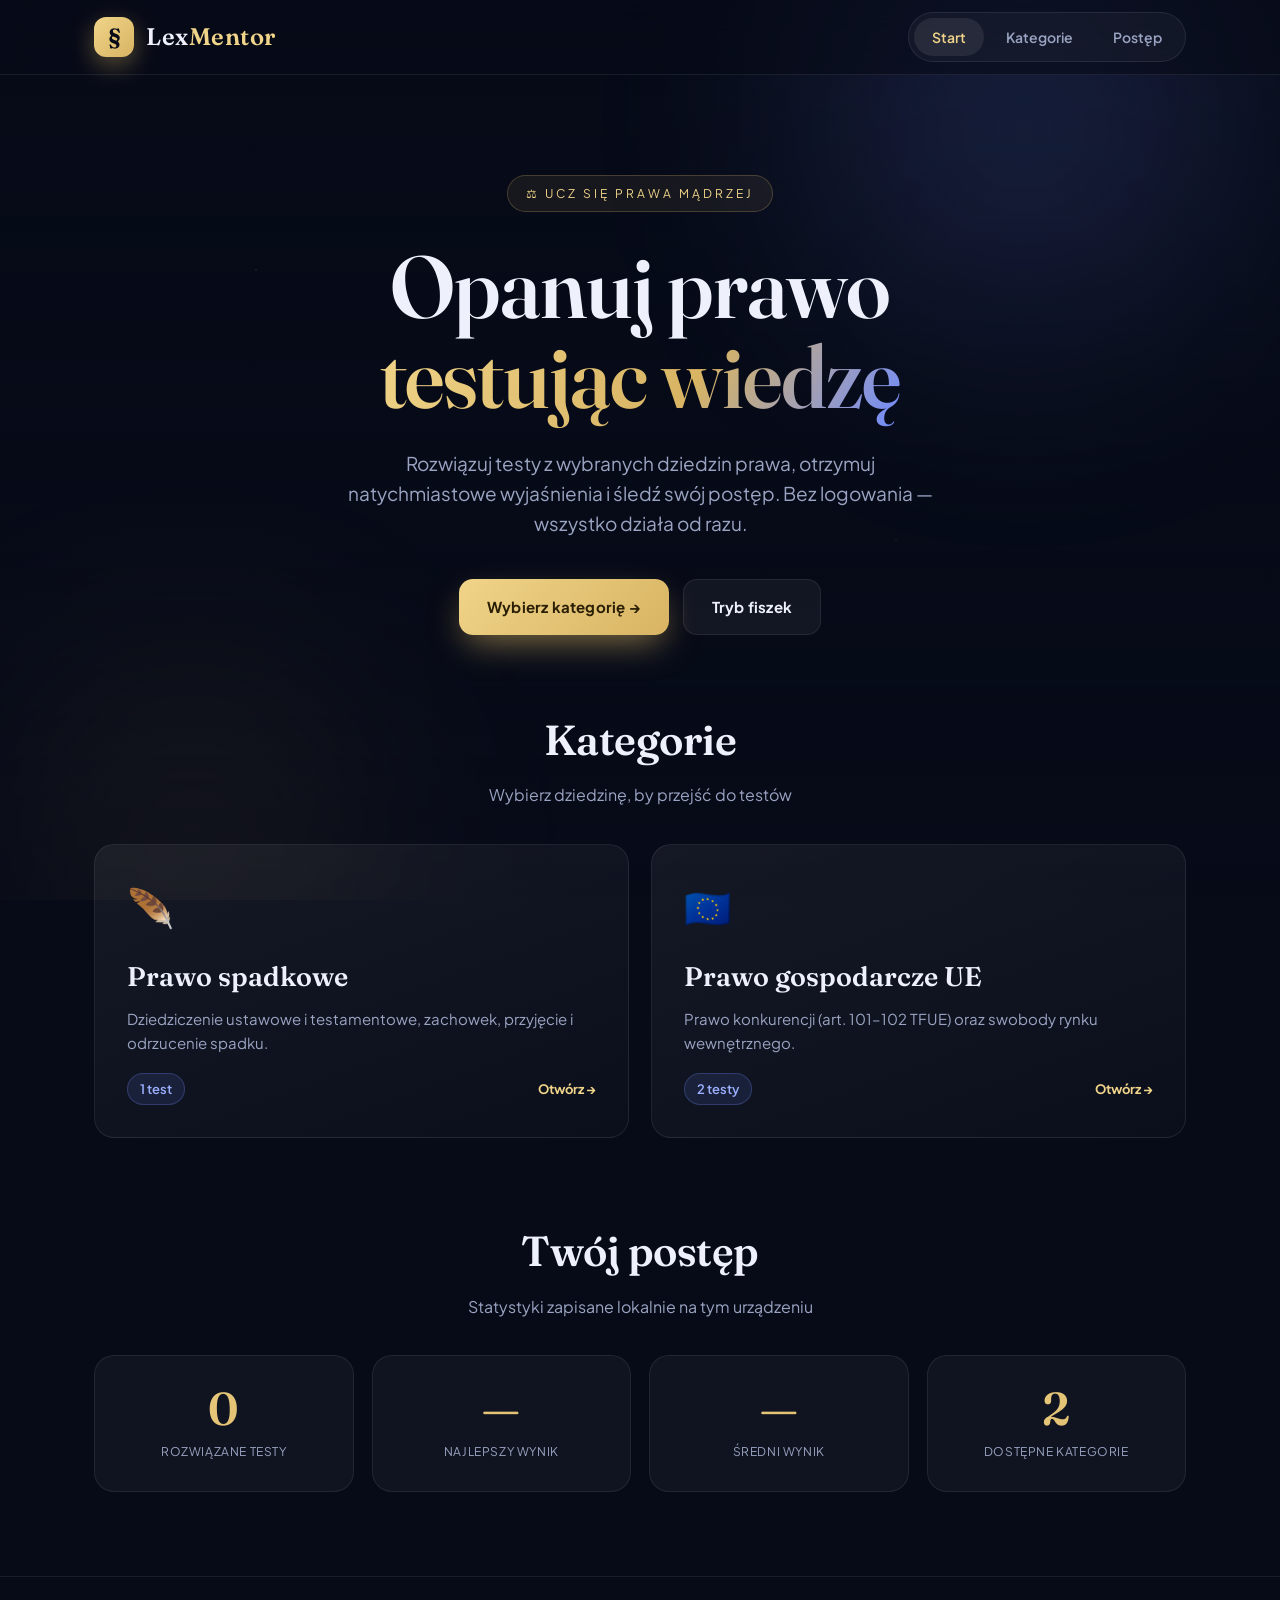
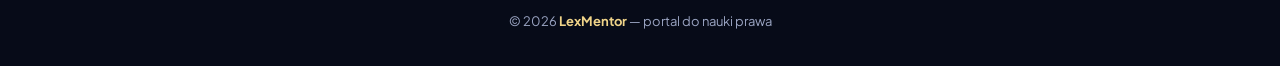
==== index.html @ 2ed8b114 "Add files via upload" ====
<!DOCTYPE html>
<html lang="pl">
<head>
  <meta charset="UTF-8" />
  <meta name="viewport" content="width=device-width, initial-scale=1.0" />
  <title>LexMentor — nauka prawa przez testy</title>
  <meta name="description" content="LexMentor — nowoczesny portal do nauki prawa: testy z prawa spadkowego i prawa gospodarczego UE." />
  <link rel="preconnect" href="https://fonts.googleapis.com" />
  <link rel="preconnect" href="https://fonts.gstatic.com" crossorigin />
  <link href="https://fonts.googleapis.com/css2?family=Fraunces:opsz,wght@9..144,500;9..144,600;9..144,700&family=Plus+Jakarta+Sans:wght@400;500;600;700;800&display=swap" rel="stylesheet" />
  <link rel="stylesheet" href="style.css" />
</head>
<body>
  <div class="bg-fx"></div>

  <nav class="nav">
    <div class="wrap nav-inner">
      <a class="brand" href="index.html"><span class="mark">§</span><span class="name">Lex<b>Mentor</b></span></a>
      <div class="nav-links">
        <a href="index.html" class="active">Start</a>
        <a href="#kategorie">Kategorie</a>
        <a href="#postep">Postęp</a>
      </div>
    </div>
  </nav>

  <header class="hero wrap">
    <span class="eyebrow rise">⚖️ Ucz się prawa mądrzej</span>
    <h1 class="rise d1">Opanuj prawo<br /><span class="accent">testując wiedzę</span></h1>
    <p class="rise d2">Rozwiązuj testy z wybranych dziedzin prawa, otrzymuj natychmiastowe wyjaśnienia i śledź swój postęp. Bez logowania — wszystko działa od razu.</p>
    <div class="cta-row rise d3">
      <a href="#kategorie" class="btn btn-gold">Wybierz kategorię →</a>
      <a href="fiszki.html" class="btn btn-ghost">Tryb fiszek</a>
    </div>
  </header>

  <main class="wrap">
    <section id="kategorie">
      <div class="section-head">
        <h2>Kategorie</h2>
        <p>Wybierz dziedzinę, by przejść do testów</p>
      </div>
      <div class="cat-grid" id="cat-grid"><!-- generowane z data.js --></div>
    </section>

    <section id="postep">
      <div class="section-head">
        <h2>Twój postęp</h2>
        <p>Statystyki zapisane lokalnie na tym urządzeniu</p>
      </div>
      <div class="stats">
        <div class="stat rise d1"><div class="num" id="stat-tests">0</div><div class="lbl">Rozwiązane testy</div></div>
        <div class="stat rise d2"><div class="num" id="stat-best">—</div><div class="lbl">Najlepszy wynik</div></div>
        <div class="stat rise d3"><div class="num" id="stat-avg">—</div><div class="lbl">Średni wynik</div></div>
        <div class="stat rise d4"><div class="num" id="stat-cats">0</div><div class="lbl">Dostępne kategorie</div></div>
      </div>
    </section>
  </main>

  <footer class="footer"><div class="wrap">© <span id="year"></span> <b>LexMentor</b> — portal do nauki prawa</div></footer>

  <script src="pytania-spadkowe.js"></script>
  <script src="data.js"></script>
  <script src="app.js"></script>
  <script>renderHome();</script>
</body>
</html>
---- style.css ----
/* =========================================================
   LEXMENTOR — nowoczesny motyw prawniczy
   ========================================================= */

:root {
  --bg-0:   #070b18;
  --bg-1:   #0b1226;
  --navy:   #111a35;
  --navy-2: #16203f;
  --line:   rgba(255,255,255,0.08);
  --gold:   #d8b463;
  --gold-2: #f0d489;
  --indigo: #6f8bff;
  --indigo-2:#9db0ff;
  --ink:    #eef1fb;
  --muted:  #9aa4c2;
  --green:  #46e0a0;
  --red:    #ff7a7a;
  --radius: 20px;
  --radius-sm: 14px;
  --shadow: 0 30px 80px -20px rgba(0,0,0,0.6);
  --serif:  "Fraunces", "Cormorant Garamond", Georgia, serif;
  --sans:   "Plus Jakarta Sans", "Inter", system-ui, sans-serif;
  --maxw:   1140px;
}

* { margin: 0; padding: 0; box-sizing: border-box; }
html { scroll-behavior: smooth; }

body {
  font-family: var(--sans);
  color: var(--ink);
  background: var(--bg-0);
  min-height: 100vh;
  line-height: 1.6;
  overflow-x: hidden;
  -webkit-font-smoothing: antialiased;
}

/* animowane tło z poświatami */
.bg-fx { position: fixed; inset: 0; z-index: 0; overflow: hidden; pointer-events: none; }
.bg-fx::before, .bg-fx::after {
  content: ""; position: absolute; border-radius: 50%; filter: blur(90px); opacity: .5;
}
.bg-fx::before {
  width: 60vw; height: 60vw; top: -20vw; right: -10vw;
  background: radial-gradient(circle, rgba(111,139,255,0.45), transparent 60%);
  animation: float1 18s ease-in-out infinite;
}
.bg-fx::after {
  width: 50vw; height: 50vw; bottom: -20vw; left: -10vw;
  background: radial-gradient(circle, rgba(216,180,99,0.35), transparent 60%);
  animation: float2 22s ease-in-out infinite;
}
@keyframes float1 { 0%,100%{transform:translate(0,0)} 50%{transform:translate(-40px,30px)} }
@keyframes float2 { 0%,100%{transform:translate(0,0)} 50%{transform:translate(30px,-30px)} }
body::after {
  content: ""; position: fixed; inset: 0; z-index: 0; pointer-events: none;
  background:
    linear-gradient(180deg, rgba(7,11,24,0) 0%, rgba(7,11,24,0.6) 100%),
    radial-gradient(1px 1px at 20% 30%, rgba(255,255,255,0.25), transparent),
    radial-gradient(1px 1px at 70% 60%, rgba(255,255,255,0.18), transparent),
    radial-gradient(1px 1px at 40% 80%, rgba(255,255,255,0.15), transparent);
}

.wrap { position: relative; z-index: 1; max-width: var(--maxw); margin: 0 auto; padding: 0 24px; }

/* ---------- Nawigacja ---------- */
.nav { position: sticky; top: 0; z-index: 50; backdrop-filter: blur(16px); background: rgba(7,11,24,0.6); border-bottom: 1px solid var(--line); }
.nav-inner { display: flex; align-items: center; justify-content: space-between; height: 74px; }
.brand { display: flex; align-items: center; gap: 12px; text-decoration: none; }
.brand .mark {
  width: 40px; height: 40px; display: grid; place-items: center; border-radius: 12px;
  font-family: var(--serif); font-weight: 700; font-size: 22px; color: var(--bg-0);
  background: linear-gradient(135deg, var(--gold-2), var(--gold));
  box-shadow: 0 8px 24px rgba(216,180,99,0.4);
}
.brand .name { font-family: var(--serif); font-size: 24px; letter-spacing: .5px; color: var(--ink); font-weight: 600; }
.brand .name b { color: var(--gold-2); font-weight: 600; }
.nav-links { display: flex; gap: 4px; background: rgba(255,255,255,0.04); padding: 5px; border-radius: 999px; border: 1px solid var(--line); }
.nav-links a {
  color: var(--muted); text-decoration: none; font-size: 14px; font-weight: 600;
  padding: 8px 18px; border-radius: 999px; transition: .2s;
}
.nav-links a:hover { color: var(--ink); }
.nav-links a.active { background: rgba(255,255,255,0.08); color: var(--gold-2); }

/* ---------- Hero ---------- */
.hero { padding: 100px 0 56px; text-align: center; }
.eyebrow {
  display: inline-flex; align-items: center; gap: 8px; font-size: 12px; letter-spacing: 3px;
  text-transform: uppercase; color: var(--gold-2); padding: 8px 18px; border-radius: 999px;
  background: rgba(216,180,99,0.08); border: 1px solid rgba(216,180,99,0.25); margin-bottom: 30px;
}
.hero h1 { font-family: var(--serif); font-weight: 600; line-height: 1.02; font-size: clamp(44px, 7.5vw, 88px); letter-spacing: -1px; }
.hero h1 .accent { background: linear-gradient(120deg, var(--gold-2), var(--gold) 60%, var(--indigo)); -webkit-background-clip: text; background-clip: text; color: transparent; }
.hero p { max-width: 600px; margin: 26px auto 40px; color: var(--muted); font-size: 19px; }
.cta-row { display: flex; gap: 14px; justify-content: center; flex-wrap: wrap; }

/* ---------- Przyciski ---------- */
.btn {
  display: inline-flex; align-items: center; gap: 10px; cursor: pointer; border: none;
  font-family: var(--sans); font-size: 15px; font-weight: 700; letter-spacing: .2px;
  padding: 15px 28px; border-radius: 14px; text-decoration: none; transition: transform .2s, box-shadow .25s, background .2s;
}
.btn-gold { background: linear-gradient(135deg, var(--gold-2), var(--gold)); color: #2a1e05; box-shadow: 0 14px 34px -8px rgba(216,180,99,0.6); }
.btn-gold:hover { transform: translateY(-3px); box-shadow: 0 22px 44px -8px rgba(216,180,99,0.7); }
.btn-ghost { background: rgba(255,255,255,0.05); color: var(--ink); border: 1px solid var(--line); }
.btn-ghost:hover { transform: translateY(-3px); border-color: rgba(216,180,99,0.5); color: var(--gold-2); }
.btn-sm { padding: 11px 18px; font-size: 14px; border-radius: 11px; }

/* ---------- Sekcje ---------- */
.section-head { text-align: center; margin: 16px 0 36px; }
.section-head h2 { font-family: var(--serif); font-size: clamp(30px,4vw,42px); font-weight: 600; letter-spacing: -.5px; }
.section-head p { color: var(--muted); margin-top: 8px; }

/* ---------- Karty kategorii ---------- */
.cat-grid { display: grid; grid-template-columns: repeat(auto-fit, minmax(300px, 1fr)); gap: 22px; margin-bottom: 80px; }
.cat-card {
  position: relative; display: block; text-decoration: none; color: inherit; overflow: hidden;
  padding: 32px; border-radius: var(--radius); background: linear-gradient(160deg, rgba(255,255,255,0.06), rgba(255,255,255,0.02));
  border: 1px solid var(--line); transition: transform .3s, border-color .3s;
}
.cat-card::before {
  content: ""; position: absolute; inset: 0; padding: 1px; border-radius: var(--radius);
  background: linear-gradient(140deg, rgba(216,180,99,0.6), transparent 40%);
  -webkit-mask: linear-gradient(#000 0 0) content-box, linear-gradient(#000 0 0);
  -webkit-mask-composite: xor; mask-composite: exclude; opacity: 0; transition: opacity .3s;
}
.cat-card:hover { transform: translateY(-6px); }
.cat-card:hover::before { opacity: 1; }
.cat-card .ic { font-size: 38px; margin-bottom: 18px; display: block; }
.cat-card h3 { font-family: var(--serif); font-size: 27px; font-weight: 600; margin-bottom: 8px; }
.cat-card p { color: var(--muted); font-size: 15px; margin-bottom: 18px; }
.cat-card .meta { display: flex; align-items: center; justify-content: space-between; font-size: 13px; }
.chip { display: inline-flex; align-items: center; gap: 6px; padding: 5px 12px; border-radius: 999px; background: rgba(111,139,255,0.12); border: 1px solid rgba(111,139,255,0.25); color: var(--indigo-2); font-weight: 600; }
.cat-card .go { color: var(--gold-2); font-weight: 700; }

/* ---------- Statystyki ---------- */
.stats { display: grid; grid-template-columns: repeat(auto-fit, minmax(170px,1fr)); gap: 18px; margin-bottom: 84px; }
.stat { text-align: center; padding: 30px 18px; border-radius: var(--radius); background: rgba(255,255,255,0.04); border: 1px solid var(--line); }
.stat .num { font-family: var(--serif); font-size: 46px; font-weight: 600; line-height: 1; background: linear-gradient(120deg,var(--gold-2),var(--gold)); -webkit-background-clip: text; background-clip: text; color: transparent; }
.stat .lbl { color: var(--muted); font-size: 12px; letter-spacing: .6px; text-transform: uppercase; margin-top: 10px; }

/* ---------- Stopka ---------- */
.footer { border-top: 1px solid var(--line); padding: 34px 0; text-align: center; color: var(--muted); font-size: 13px; }
.footer b { color: var(--gold-2); }

/* ---------- Nagłówek strony ---------- */
.page-head { padding: 64px 0 8px; }
.crumbs { display: flex; gap: 8px; align-items: center; color: var(--muted); font-size: 14px; margin-bottom: 14px; flex-wrap: wrap; }
.crumbs a { color: var(--indigo-2); text-decoration: none; }
.crumbs a:hover { text-decoration: underline; }
.crumbs span { opacity: .5; }
.page-head h1 { font-family: var(--serif); font-size: clamp(34px,5vw,52px); font-weight: 600; letter-spacing: -.5px; }
.page-head .sub { color: var(--muted); margin-top: 8px; }

/* ---------- Lista testów ---------- */
.subcat { margin: 30px 0 50px; }
.subcat h3 { font-family: var(--serif); font-size: 22px; color: var(--gold-2); margin-bottom: 16px; font-weight: 600; }
.test-list { display: grid; gap: 14px; }
.test-row {
  display: flex; align-items: center; justify-content: space-between; gap: 16px;
  padding: 22px 24px; border-radius: var(--radius-sm); background: rgba(255,255,255,0.04);
  border: 1px solid var(--line); cursor: pointer; transition: .2s; text-align: left; width: 100%; color: inherit;
}
.test-row:hover { border-color: rgba(216,180,99,0.45); background: rgba(216,180,99,0.06); transform: translateX(4px); }
.test-row .t-info h4 { font-size: 18px; font-weight: 700; margin-bottom: 4px; }
.test-row .t-info span { color: var(--muted); font-size: 13px; }
.test-row .t-arrow { color: var(--gold-2); font-size: 20px; flex-shrink: 0; }

/* ---------- Quiz ---------- */
.quiz-card { max-width: 760px; margin: 24px auto 0; padding: 40px; border-radius: var(--radius); background: linear-gradient(160deg, rgba(255,255,255,0.07), rgba(255,255,255,0.02)); border: 1px solid var(--line); box-shadow: var(--shadow); }
.q-meta { display: flex; justify-content: space-between; align-items: center; color: var(--muted); font-size: 13px; font-weight: 600; letter-spacing: .4px; margin-bottom: 14px; }
.progress-bar { height: 7px; border-radius: 999px; background: rgba(255,255,255,0.08); overflow: hidden; margin-bottom: 26px; }
.progress-bar > span { display: block; height: 100%; width: 0; background: linear-gradient(90deg, var(--gold-2), var(--gold)); transition: width .45s cubic-bezier(.2,.7,.2,1); }
.q-text { font-family: var(--serif); font-size: 27px; line-height: 1.32; font-weight: 600; margin-bottom: 26px; }
.options { display: grid; gap: 12px; }
.option {
  display: flex; align-items: center; gap: 15px; padding: 16px 20px; border-radius: var(--radius-sm);
  background: rgba(255,255,255,0.03); border: 1px solid var(--line); cursor: pointer; transition: .18s;
  font-size: 16px; color: var(--ink); text-align: left; width: 100%;
}
.option:hover:not(:disabled) { border-color: rgba(216,180,99,0.5); background: rgba(216,180,99,0.07); }
.option .letter { width: 32px; height: 32px; border-radius: 9px; display: grid; place-items: center; background: rgba(111,139,255,0.14); color: var(--indigo-2); font-weight: 800; font-size: 14px; flex-shrink: 0; }
.option.correct { border-color: var(--green); background: rgba(70,224,160,0.12); }
.option.correct .letter { background: var(--green); color: #04231a; }
.option.wrong { border-color: var(--red); background: rgba(255,122,122,0.12); }
.option.wrong .letter { background: var(--red); color: #2a0606; }
.option:disabled { cursor: default; }

.explain { margin-top: 18px; padding: 16px 18px; border-radius: var(--radius-sm); background: rgba(111,139,255,0.08); border: 1px solid rgba(111,139,255,0.25); font-size: 14.5px; color: var(--indigo-2); line-height: 1.55; }
.explain b { color: var(--ink); }

.quiz-foot { display: flex; justify-content: space-between; align-items: center; margin-top: 26px; gap: 12px; }
.feedback { font-weight: 700; font-size: 15px; }

/* Pytania kazusowe (otwarte) */
.open-area { margin-top: 22px; padding-top: 22px; border-top: 1px dashed var(--line); }
.open-label { font-size: 14.5px; color: var(--gold-2); font-weight: 600; margin-bottom: 12px; line-height: 1.5; }
.open-input {
  width: 100%; resize: vertical; min-height: 110px; padding: 14px 16px; border-radius: var(--radius-sm);
  background: rgba(255,255,255,0.04); border: 1px solid var(--line); color: var(--ink);
  font-family: var(--sans); font-size: 15px; line-height: 1.55; margin-bottom: 14px;
}
.open-input:focus { outline: none; border-color: rgba(216,180,99,0.5); }

/* ---------- Wynik ---------- */
.result { max-width: 560px; margin: 24px auto 0; text-align: center; padding: 52px 40px; border-radius: var(--radius); background: linear-gradient(160deg, rgba(255,255,255,0.07), rgba(255,255,255,0.02)); border: 1px solid var(--line); box-shadow: var(--shadow); }
.result .ring { width: 170px; height: 170px; margin: 0 auto 24px; border-radius: 50%; display: grid; place-items: center; position: relative; }
.result .ring::before { content: ""; position: absolute; inset: 15px; border-radius: 50%; background: var(--bg-1); }
.result .ring .score { position: relative; z-index: 1; font-family: var(--serif); font-size: 50px; font-weight: 600; }
.result h2 { font-family: var(--serif); font-size: 32px; color: var(--gold-2); margin-bottom: 8px; font-weight: 600; }
.result p { color: var(--muted); margin-bottom: 28px; }
.result .res-actions { display: flex; gap: 12px; justify-content: center; flex-wrap: wrap; }

.hidden { display: none !important; }

/* ---------- Animacje ---------- */
@keyframes rise { from { opacity:0; transform: translateY(22px); } to { opacity:1; transform: translateY(0); } }
.rise { animation: rise .7s cubic-bezier(.2,.7,.2,1) both; }
.rise.d1{animation-delay:.08s}.rise.d2{animation-delay:.16s}.rise.d3{animation-delay:.24s}.rise.d4{animation-delay:.32s}

@media (max-width: 640px) {
  .nav-links a { padding: 7px 12px; font-size: 13px; }
  .quiz-card { padding: 26px 20px; }
  .q-text { font-size: 22px; }
  .test-row { padding: 18px; }
}
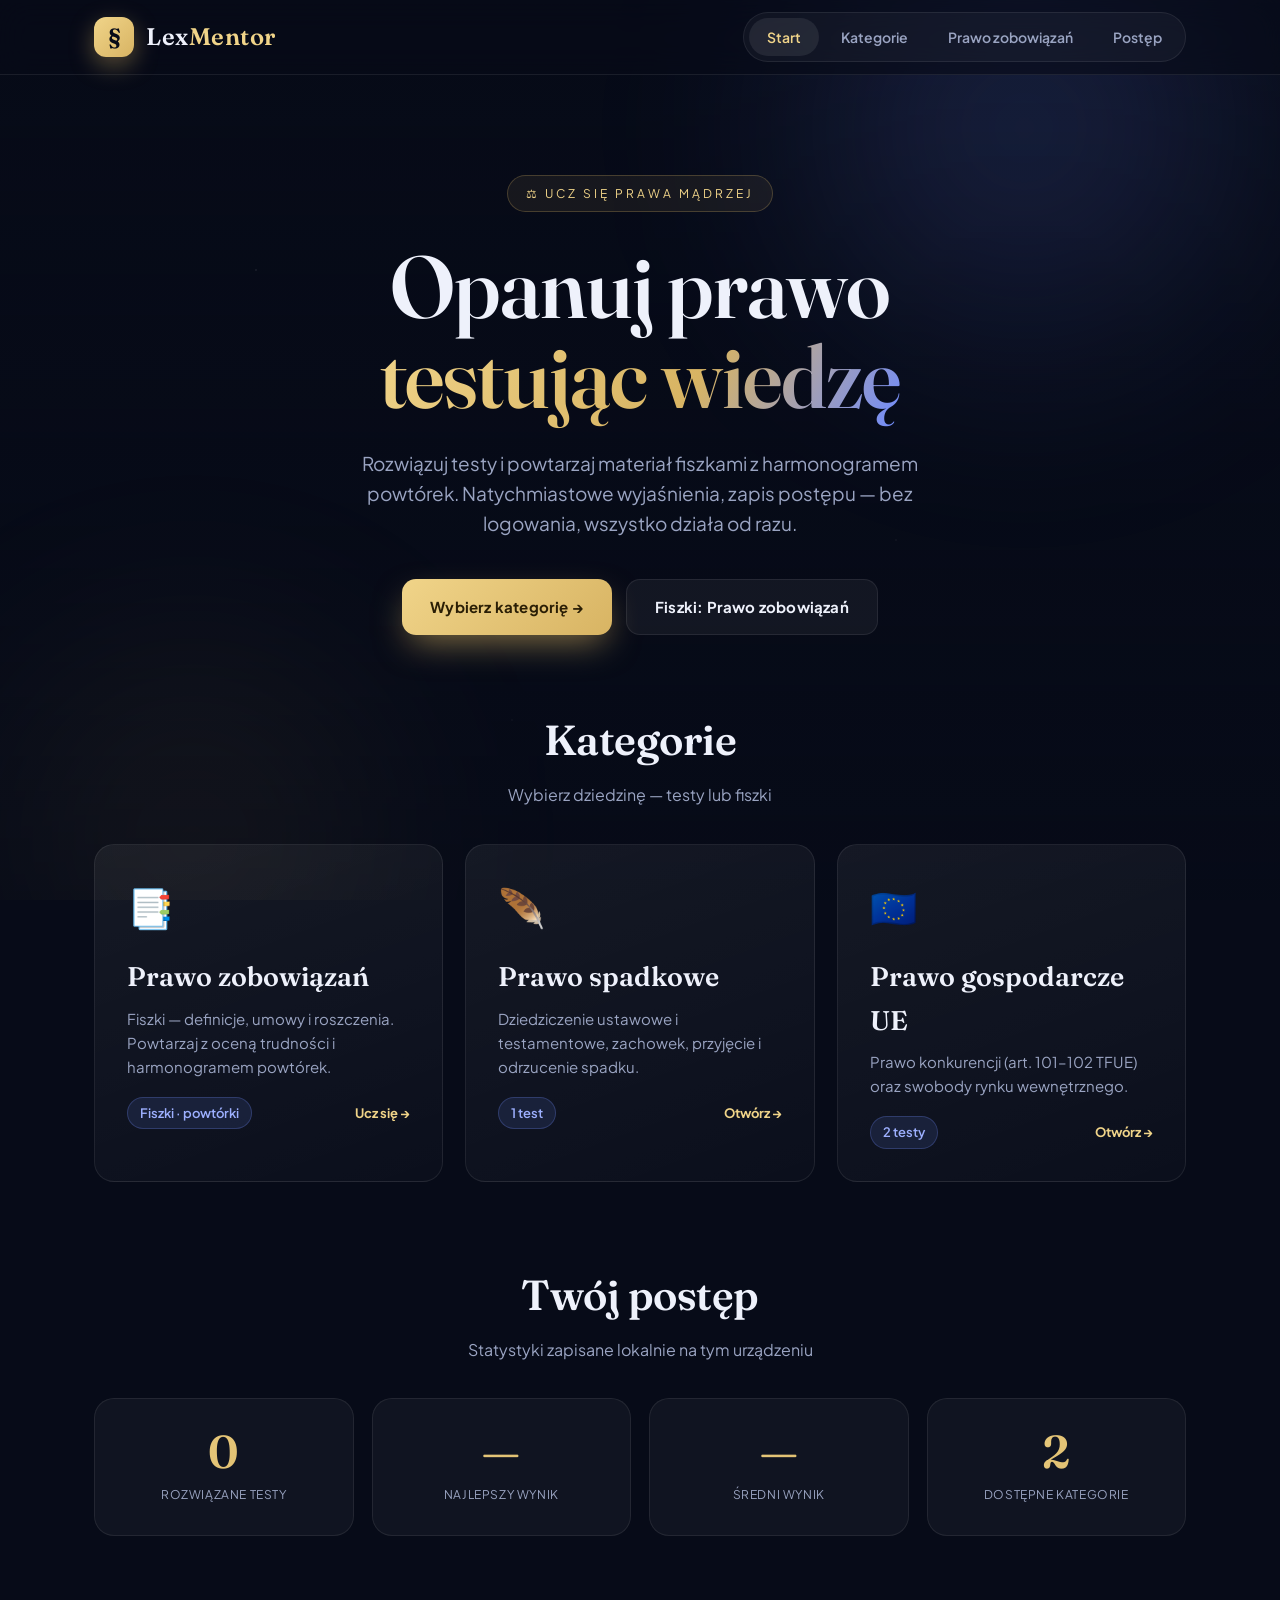
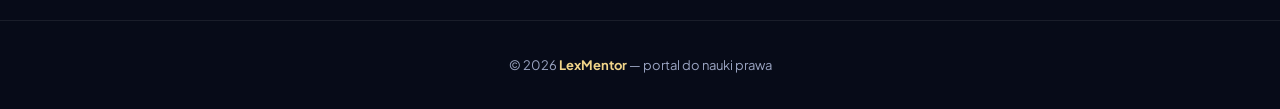
==== commit 295197db: "Add files via upload" ====
--- a/index.html
+++ b/index.html
@@ -19,6 +19,7 @@
       <div class="nav-links">
         <a href="index.html" class="active">Start</a>
         <a href="#kategorie">Kategorie</a>
+        <a href="fiszki.html">Prawo zobowiązań</a>
         <a href="#postep">Postęp</a>
       </div>
     </div>
@@ -27,10 +28,10 @@
   <header class="hero wrap">
     <span class="eyebrow rise">⚖️ Ucz się prawa mądrzej</span>
     <h1 class="rise d1">Opanuj prawo<br /><span class="accent">testując wiedzę</span></h1>
-    <p class="rise d2">Rozwiązuj testy z wybranych dziedzin prawa, otrzymuj natychmiastowe wyjaśnienia i śledź swój postęp. Bez logowania — wszystko działa od razu.</p>
+    <p class="rise d2">Rozwiązuj testy i powtarzaj materiał fiszkami z harmonogramem powtórek. Natychmiastowe wyjaśnienia, zapis postępu — bez logowania, wszystko działa od razu.</p>
     <div class="cta-row rise d3">
       <a href="#kategorie" class="btn btn-gold">Wybierz kategorię →</a>
-      <a href="fiszki.html" class="btn btn-ghost">Tryb fiszek</a>
+      <a href="fiszki.html" class="btn btn-ghost">Fiszki: Prawo zobowiązań</a>
     </div>
   </header>
 
@@ -38,9 +39,17 @@
     <section id="kategorie">
       <div class="section-head">
         <h2>Kategorie</h2>
-        <p>Wybierz dziedzinę, by przejść do testów</p>
+        <p>Wybierz dziedzinę — testy lub fiszki</p>
       </div>
-      <div class="cat-grid" id="cat-grid"><!-- generowane z data.js --></div>
+      <div class="cat-grid" id="cat-grid">
+        <a href="fiszki.html" class="cat-card rise d1">
+          <span class="ic">📑</span>
+          <h3>Prawo zobowiązań</h3>
+          <p>Fiszki — definicje, umowy i roszczenia. Powtarzaj z oceną trudności i harmonogramem powtórek.</p>
+          <div class="meta"><span class="chip">Fiszki · powtórki</span><span class="go">Ucz się →</span></div>
+        </a>
+        <!-- pozostałe kategorie (testy) generowane z data.js -->
+      </div>
     </section>
 
     <section id="postep">
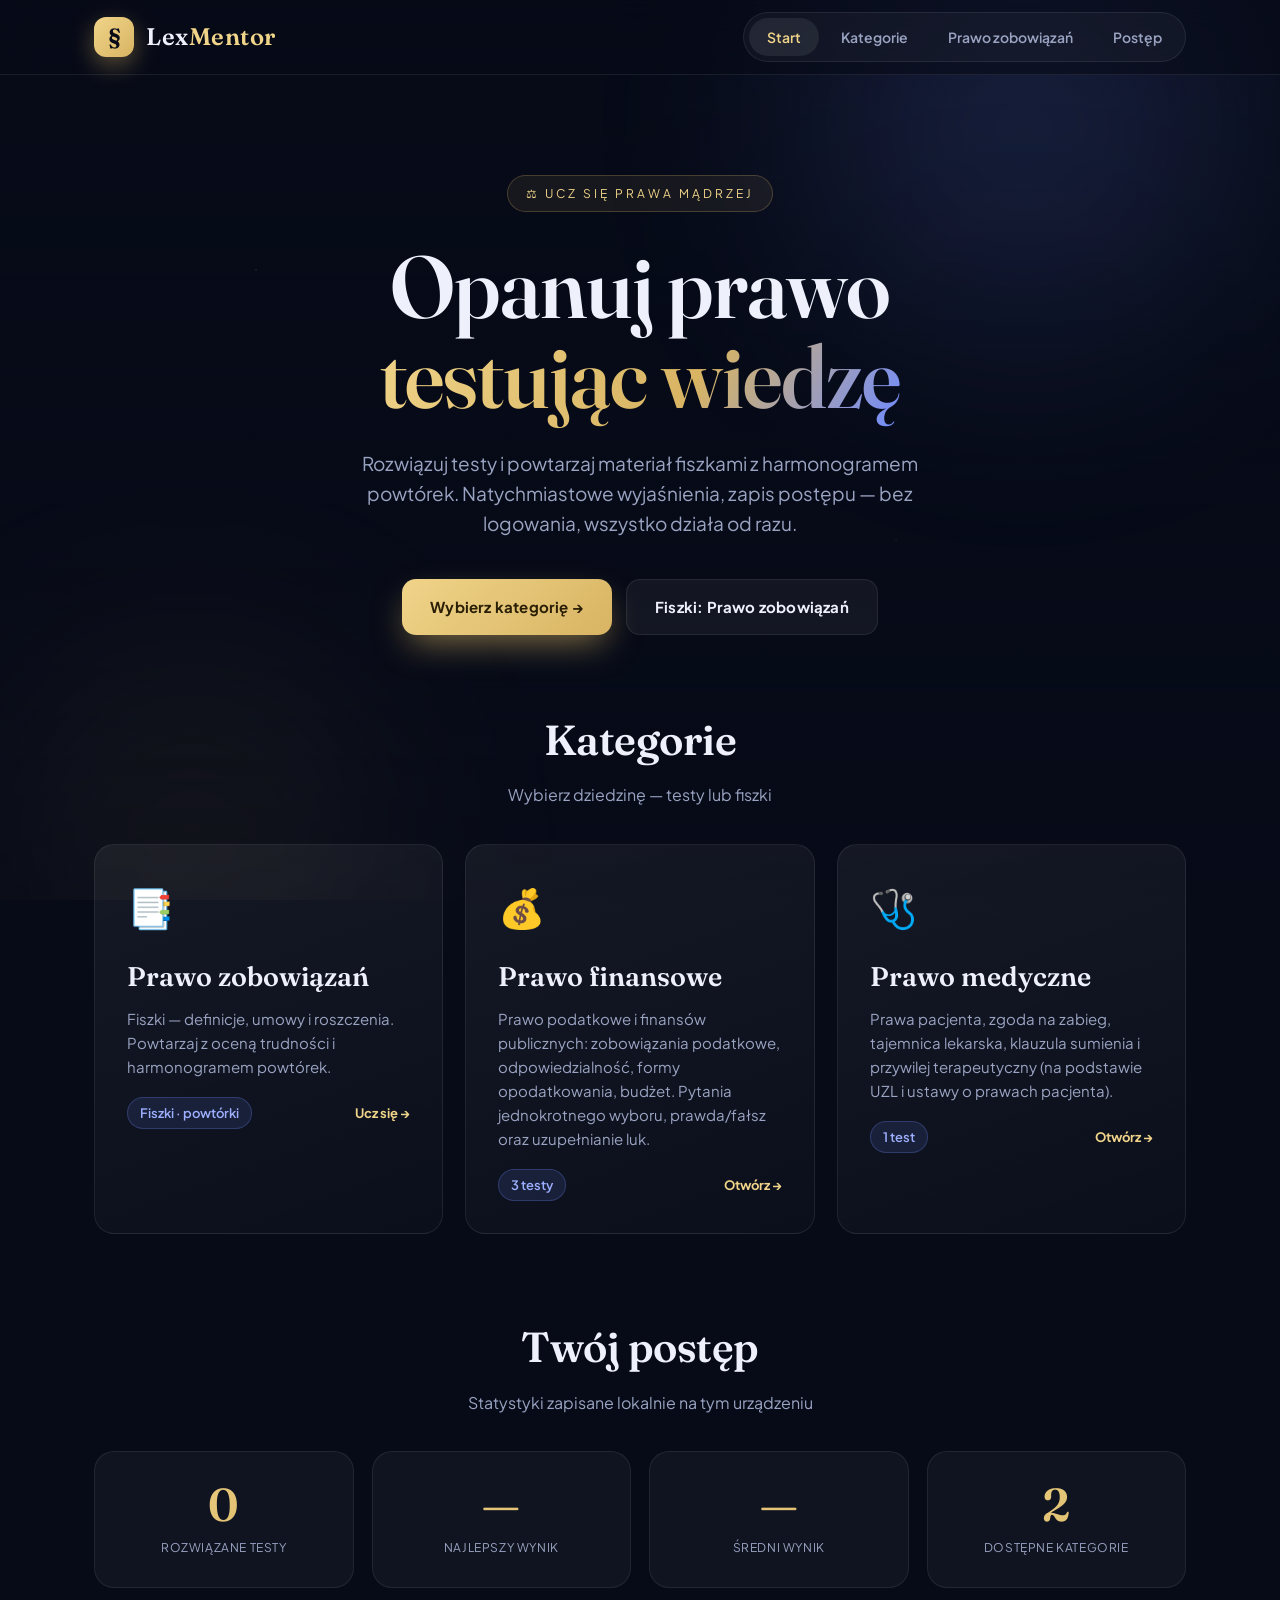
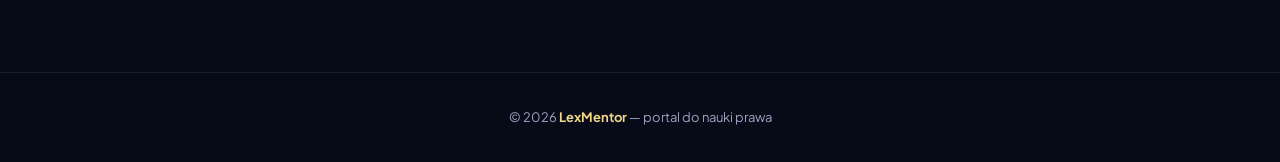
==== commit 0eb11a84: "Add files via upload" ====
--- a/index.html
+++ b/index.html
@@ -4,7 +4,7 @@
   <meta charset="UTF-8" />
   <meta name="viewport" content="width=device-width, initial-scale=1.0" />
   <title>LexMentor — nauka prawa przez testy</title>
-  <meta name="description" content="LexMentor — nowoczesny portal do nauki prawa: testy z prawa spadkowego i prawa gospodarczego UE." />
+  <meta name="description" content="LexMentor — nowoczesny portal do nauki prawa: testy z prawa finansowego (podatkowego) i prawa medycznego." />
   <link rel="preconnect" href="https://fonts.googleapis.com" />
   <link rel="preconnect" href="https://fonts.gstatic.com" crossorigin />
   <link href="https://fonts.googleapis.com/css2?family=Fraunces:opsz,wght@9..144,500;9..144,600;9..144,700&family=Plus+Jakarta+Sans:wght@400;500;600;700;800&display=swap" rel="stylesheet" />
@@ -68,7 +68,6 @@
 
   <footer class="footer"><div class="wrap">© <span id="year"></span> <b>LexMentor</b> — portal do nauki prawa</div></footer>
 
-  <script src="pytania-spadkowe.js"></script>
   <script src="data.js"></script>
   <script src="app.js"></script>
   <script>renderHome();</script>
--- a/style.css
+++ b/style.css
@@ -216,6 +216,99 @@
 
 .hidden { display: none !important; }
 
+/* =========================================================
+   FISZKI — powtórki
+   ========================================================= */
+.fc-toolbar { display: flex; gap: 12px; justify-content: center; align-items: center; flex-wrap: wrap; margin: 8px 0 22px; }
+.select { background: rgba(255,255,255,0.05); color: var(--ink); border: 1px solid var(--line); padding: 12px 18px; border-radius: 12px; font-family: var(--sans); font-size: 14px; font-weight: 600; cursor: pointer; }
+.select:focus { outline: none; border-color: rgba(216,180,99,0.5); }
+.fc-count { color: var(--muted); font-size: 14px; font-weight: 600; }
+
+.fc-card {
+  max-width: 760px; margin: 0 auto; padding: 32px 34px; border-radius: var(--radius);
+  background: linear-gradient(160deg, rgba(255,255,255,0.07), rgba(255,255,255,0.02));
+  border: 1px solid var(--line); box-shadow: var(--shadow); cursor: pointer; min-height: 200px;
+}
+.fc-q { font-family: var(--serif); font-size: 25px; line-height: 1.35; font-weight: 600; }
+.fc-q p { margin: 0; }
+.fc-divider { height: 1px; background: linear-gradient(90deg, transparent, var(--glass-border, rgba(216,180,99,0.4)), transparent); margin: 22px 0; }
+.fc-a { font-size: 15.5px; line-height: 1.6; color: var(--ink); cursor: default; }
+.fc-a p { margin: 0 0 10px; }
+.fc-a p.fc-h { color: var(--gold-2); font-weight: 700; margin-top: 14px; }
+.fc-a ul { margin: 0 0 12px; padding-left: 20px; }
+.fc-a li { margin-bottom: 6px; }
+
+.fc-tablewrap { overflow-x: auto; margin: 12px 0 16px; border-radius: 10px; border: 1px solid var(--line); }
+.fc-table { border-collapse: collapse; width: 100%; font-size: 13px; min-width: 620px; }
+.fc-table th, .fc-table td { border: 1px solid var(--line); padding: 8px 10px; text-align: left; vertical-align: top; }
+.fc-table th { background: rgba(216,180,99,0.12); color: var(--gold-2); font-weight: 700; }
+.fc-table tr:nth-child(even) td { background: rgba(255,255,255,0.02); }
+
+.fc-actions { max-width: 760px; margin: 22px auto 0; display: flex; flex-direction: column; align-items: center; gap: 14px; }
+.fc-rate { display: grid; grid-template-columns: repeat(4, 1fr); gap: 10px; width: 100%; }
+.rate {
+  display: flex; flex-direction: column; align-items: center; gap: 4px; cursor: pointer;
+  padding: 14px 8px; border-radius: 12px; border: 1px solid var(--line); background: rgba(255,255,255,0.04);
+  color: var(--ink); font-family: var(--sans); font-weight: 700; font-size: 15px; transition: .18s;
+}
+.rate small { font-weight: 600; font-size: 12px; color: var(--muted); }
+.rate:hover { transform: translateY(-2px); }
+.rate.r-again { border-color: rgba(255,122,122,0.45); }
+.rate.r-again:hover { background: rgba(255,122,122,0.14); color: var(--red); }
+.rate.r-hard { border-color: rgba(216,180,99,0.4); }
+.rate.r-hard:hover { background: rgba(216,180,99,0.12); color: var(--gold-2); }
+.rate.r-good { border-color: rgba(111,139,255,0.4); }
+.rate.r-good:hover { background: rgba(111,139,255,0.14); color: var(--indigo-2); }
+.rate.r-easy { border-color: rgba(70,224,160,0.45); }
+.rate.r-easy:hover { background: rgba(70,224,160,0.14); color: var(--green); }
+
+.fc-done { max-width: 560px; margin: 10px auto 0; text-align: center; padding: 46px 40px; border-radius: var(--radius); background: rgba(255,255,255,0.04); border: 1px solid var(--line); }
+.fc-done .ic { font-size: 44px; margin-bottom: 10px; }
+.fc-done h2 { font-family: var(--serif); font-size: 30px; color: var(--gold-2); margin-bottom: 8px; font-weight: 600; }
+.fc-done p { color: var(--muted); margin-bottom: 24px; }
+
+@media (max-width: 560px) {
+  .fc-rate { grid-template-columns: repeat(2, 1fr); }
+  .fc-card { padding: 24px 20px; }
+  .fc-q { font-size: 21px; }
+}
+
+/* ---------- Pytania z luką (uzupełnianie) ---------- */
+.luka-wrap {
+  display: flex;
+  gap: 12px;
+  align-items: center;
+  flex-wrap: wrap;
+  margin-top: 4px;
+}
+.luka-input {
+  flex: 1 1 240px;
+  min-width: 180px;
+  padding: 14px 18px;
+  font-family: var(--sans);
+  font-size: 17px;
+  color: var(--ink);
+  background: rgba(255,255,255,0.04);
+  border: 1.5px solid var(--line);
+  border-radius: var(--radius-sm);
+  outline: none;
+  transition: border-color .2s, box-shadow .2s;
+}
+.luka-input::placeholder { color: var(--muted); }
+.luka-input:focus {
+  border-color: var(--gold);
+  box-shadow: 0 0 0 3px rgba(216,180,99,0.18);
+}
+.luka-input:disabled { opacity: 1; }
+.luka-input.luka-ok {
+  border-color: var(--green);
+  box-shadow: 0 0 0 3px rgba(70,224,160,0.18);
+}
+.luka-input.luka-bad {
+  border-color: var(--red);
+  box-shadow: 0 0 0 3px rgba(255,122,122,0.18);
+}
+
 /* ---------- Animacje ---------- */
 @keyframes rise { from { opacity:0; transform: translateY(22px); } to { opacity:1; transform: translateY(0); } }
 .rise { animation: rise .7s cubic-bezier(.2,.7,.2,1) both; }
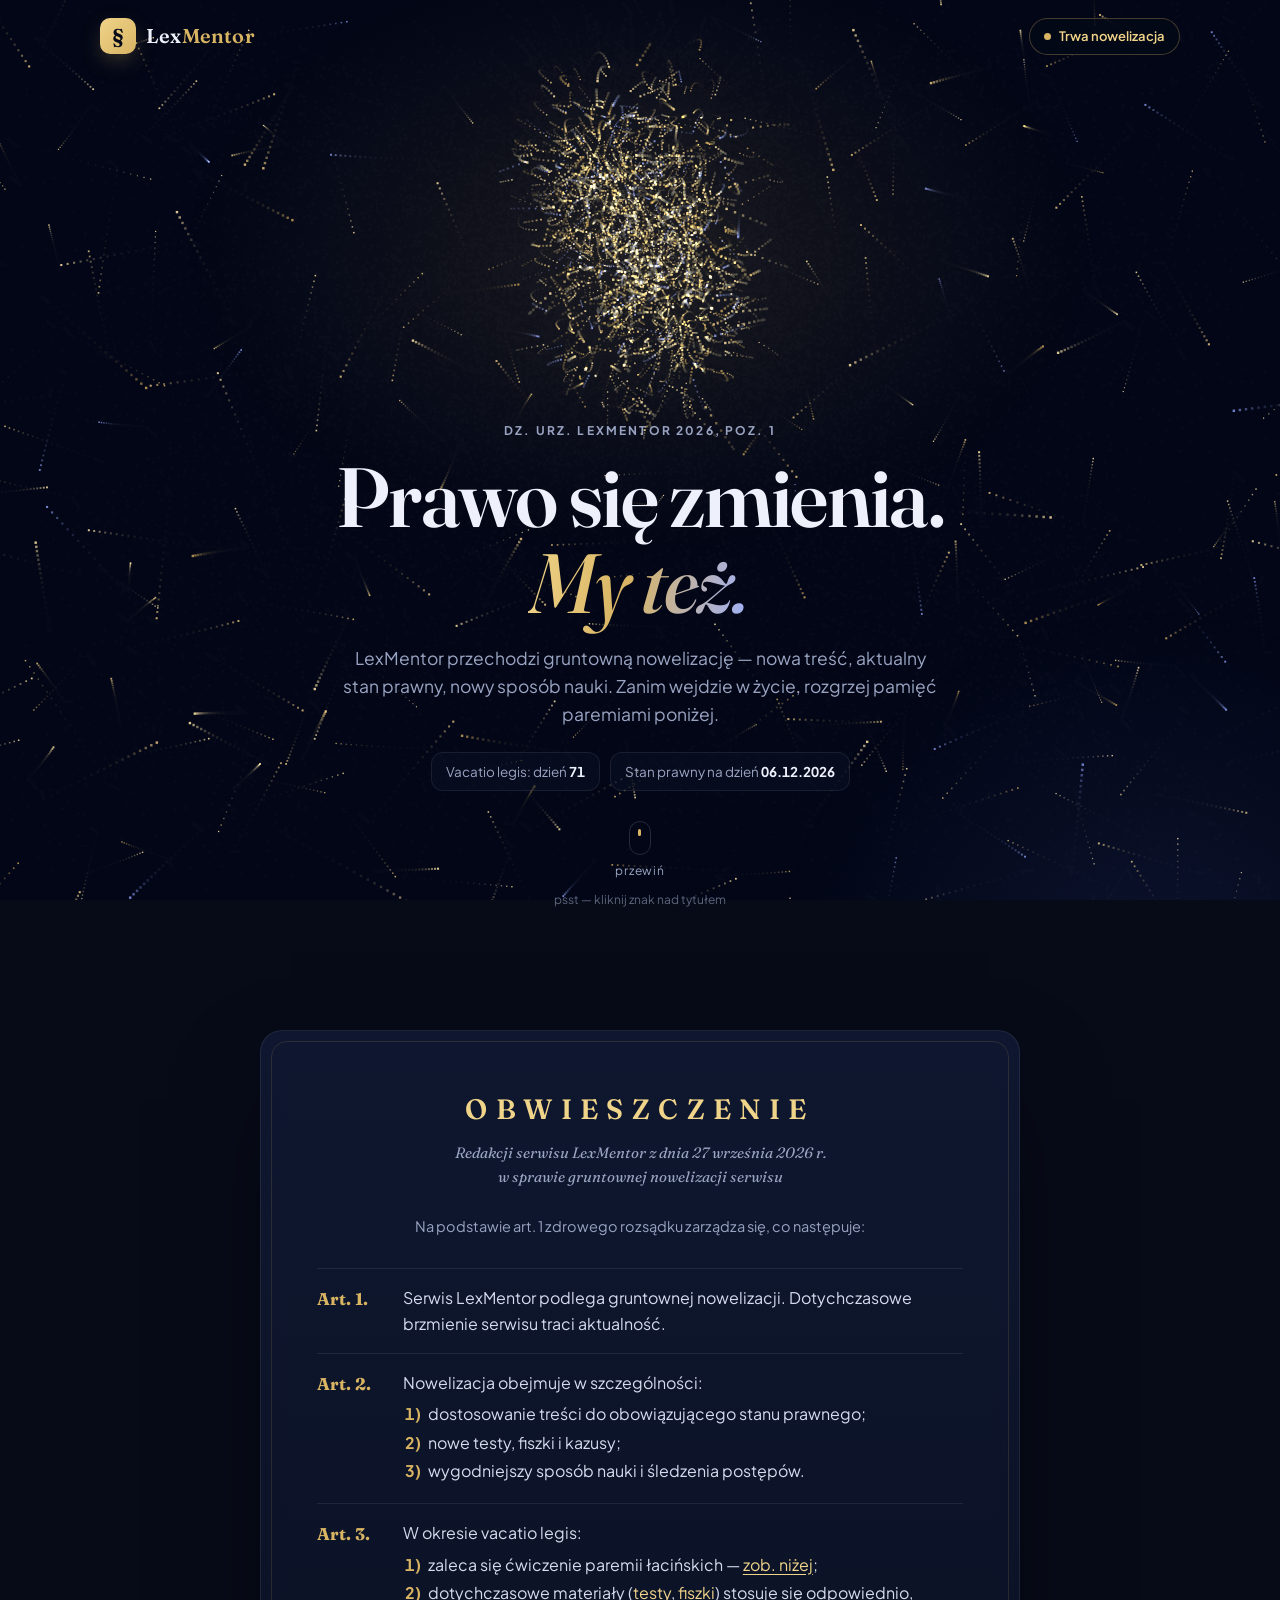
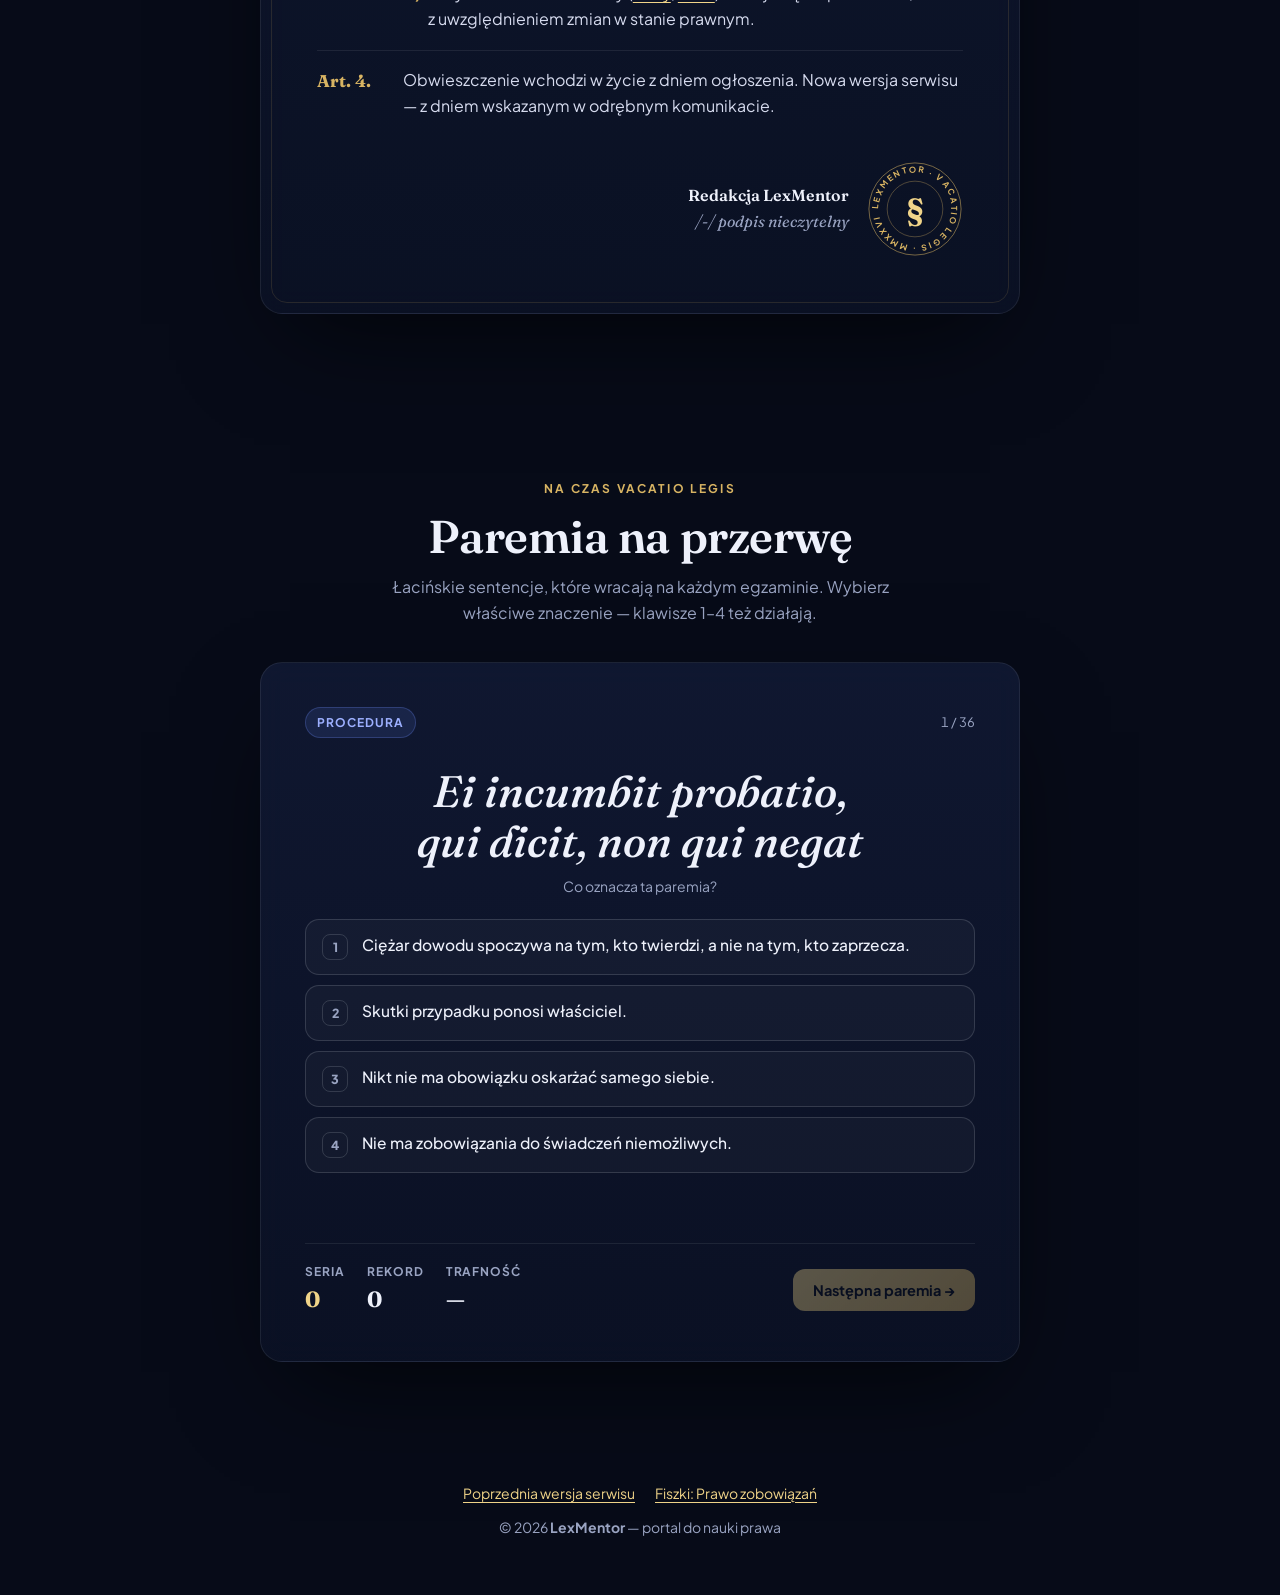
==== commit 558123dc: "Add files via upload" ====
--- a/index.html
+++ b/index.html
@@ -2,74 +2,731 @@
 <html lang="pl">
 <head>
   <meta charset="UTF-8" />
-  <meta name="viewport" content="width=device-width, initial-scale=1.0" />
-  <title>LexMentor — nauka prawa przez testy</title>
-  <meta name="description" content="LexMentor — nowoczesny portal do nauki prawa: testy z prawa finansowego (podatkowego) i prawa medycznego." />
+  <meta name="viewport" content="width=device-width, initial-scale=1.0, viewport-fit=cover" />
+  <title>LexMentor — trwa nowelizacja</title>
+  <meta name="description" content="LexMentor przechodzi gruntowną nowelizację. W okresie vacatio legis — ćwicz paremie łacińskie." />
+  <meta name="theme-color" content="#070b18" />
+  <meta property="og:title" content="LexMentor — Prawo się zmienia. My też." />
+  <meta property="og:description" content="Trwa nowelizacja serwisu. W okresie vacatio legis sprawdź się z paremii łacińskich." />
+  <link rel="icon" href="data:image/svg+xml,%3Csvg xmlns='http://www.w3.org/2000/svg' viewBox='0 0 64 64'%3E%3Crect width='64' height='64' rx='14' fill='%23070b18'/%3E%3Ctext x='32' y='47' font-family='Georgia,serif' font-size='44' font-weight='700' text-anchor='middle' fill='%23d8b463'%3E§%3C/text%3E%3C/svg%3E" />
   <link rel="preconnect" href="https://fonts.googleapis.com" />
   <link rel="preconnect" href="https://fonts.gstatic.com" crossorigin />
-  <link href="https://fonts.googleapis.com/css2?family=Fraunces:opsz,wght@9..144,500;9..144,600;9..144,700&family=Plus+Jakarta+Sans:wght@400;500;600;700;800&display=swap" rel="stylesheet" />
-  <link rel="stylesheet" href="style.css" />
+  <link href="https://fonts.googleapis.com/css2?family=Fraunces:ital,opsz,wght@0,9..144,500;0,9..144,600;0,9..144,700;1,9..144,500;1,9..144,600&family=Plus+Jakarta+Sans:wght@400;500;600;700;800&display=swap" rel="stylesheet" />
+  <style>
+    :root {
+      --bg-0: #070b18;
+      --bg-1: #0b1226;
+      --navy: #111a35;
+      --line: rgba(255,255,255,0.08);
+      --line-2: rgba(255,255,255,0.14);
+      --gold: #d8b463;
+      --gold-2: #f0d489;
+      --gold-3: #b8923f;
+      --indigo: #6f8bff;
+      --indigo-2: #9db0ff;
+      --ink: #eef1fb;
+      --muted: #9aa4c2;
+      --green: #46e0a0;
+      --red: #ff7a7a;
+      --serif: "Fraunces", Georgia, serif;
+      --sans: "Plus Jakarta Sans", system-ui, sans-serif;
+      --maxw: 1080px;
+    }
+    * { margin: 0; padding: 0; box-sizing: border-box; }
+    html { scroll-behavior: smooth; }
+    body {
+      font-family: var(--sans);
+      color: var(--ink);
+      background: var(--bg-0);
+      line-height: 1.6;
+      overflow-x: hidden;
+      -webkit-font-smoothing: antialiased;
+    }
+    a { color: inherit; }
+    ::selection { background: rgba(216,180,99,.35); }
+
+    #dust { position: fixed; inset: 0; width: 100%; height: 100%; z-index: 0; display: block; }
+    .glow {
+      position: fixed; inset: 0; z-index: 0; pointer-events: none;
+      background:
+        radial-gradient(60vmax 40vmax at 50% 28%, rgba(216,180,99,.10), transparent 60%),
+        radial-gradient(50vmax 50vmax at 90% 110%, rgba(111,139,255,.10), transparent 60%);
+    }
+    .page { position: relative; z-index: 1; }
+    .wrap { width: min(var(--maxw), 100% - 32px); margin-inline: auto; }
+
+    /* ---------- nav ---------- */
+    .nav { position: fixed; top: 0; left: 0; right: 0; z-index: 5; padding: 18px 0; pointer-events: none; }
+    .nav a, .nav .pill { pointer-events: auto; }
+    .nav { transition: background .3s, border-color .3s; border-bottom: 1px solid transparent; }
+    .nav.solid { background: rgba(7,11,24,.72); backdrop-filter: blur(14px); -webkit-backdrop-filter: blur(14px); border-bottom-color: var(--line); pointer-events: auto; }
+    .nav-inner { display: flex; align-items: center; justify-content: space-between; gap: 12px; }
+    .brand { display: flex; align-items: center; gap: 10px; text-decoration: none; pointer-events: auto; }
+    .brand .mark {
+      width: 36px; height: 36px; border-radius: 10px; display: grid; place-items: center;
+      font-family: var(--serif); font-weight: 700; font-size: 20px; color: var(--bg-0);
+      background: linear-gradient(135deg, var(--gold-2), var(--gold));
+      box-shadow: 0 8px 24px -8px rgba(216,180,99,.6);
+    }
+    .brand .name { font-family: var(--serif); font-size: 20px; font-weight: 600; letter-spacing: .2px; }
+    .brand .name b { color: var(--gold); font-weight: 600; }
+    .pill {
+      display: inline-flex; align-items: center; gap: 8px; pointer-events: auto;
+      padding: 7px 14px; border-radius: 999px; font-size: 13px; font-weight: 600; color: var(--gold-2);
+      border: 1px solid rgba(216,180,99,.3); background: rgba(7,11,24,.55); backdrop-filter: blur(10px);
+      -webkit-backdrop-filter: blur(10px);
+    }
+    .pill i { width: 7px; height: 7px; border-radius: 50%; background: var(--gold); box-shadow: 0 0 0 0 rgba(216,180,99,.7); animation: ping 2s infinite; }
+    @keyframes ping { 70% { box-shadow: 0 0 0 9px rgba(216,180,99,0); } 100% { box-shadow: 0 0 0 0 rgba(216,180,99,0); } }
+
+    /* ---------- hero ---------- */
+    .hero { min-height: 100vh; min-height: 100svh; display: flex; flex-direction: column; padding-top: 84px; }
+    #stage { flex: 1 1 auto; min-height: 36vh; margin: 0 auto; width: min(900px, 100%); cursor: pointer; }
+    .hero-copy { text-align: center; padding: 8px 0 40px; }
+    .eyebrow {
+      display: inline-block; font-size: 12px; font-weight: 700; letter-spacing: .18em; text-transform: uppercase;
+      color: var(--muted); margin-bottom: 14px;
+    }
+    h1 {
+      font-family: var(--serif); font-weight: 600; line-height: 1.02; letter-spacing: -0.02em;
+      font-size: clamp(40px, 7.2vw, 84px);
+    }
+    h1 em { font-style: italic; font-weight: 500; background: linear-gradient(100deg, var(--gold-2), var(--gold) 45%, var(--indigo-2)); -webkit-background-clip: text; background-clip: text; color: transparent; padding-right: .06em; }
+    .lead { max-width: 600px; margin: 18px auto 0; color: var(--muted); font-size: clamp(15px, 1.6vw, 17.5px); }
+    .facts { display: flex; flex-wrap: wrap; justify-content: center; gap: 10px; margin-top: 24px; }
+    .fact {
+      padding: 8px 14px; border-radius: 12px; font-size: 13.5px; color: var(--muted);
+      border: 1px solid var(--line); background: rgba(11,18,38,.55); backdrop-filter: blur(8px); -webkit-backdrop-filter: blur(8px);
+    }
+    .fact b { color: var(--ink); font-weight: 700; font-variant-numeric: tabular-nums; }
+    .scroll-hint { display: inline-flex; flex-direction: column; align-items: center; gap: 6px; margin-top: 30px; font-size: 12px; color: var(--muted); text-decoration: none; letter-spacing: .08em; }
+    .scroll-hint span { width: 22px; height: 34px; border: 1.5px solid var(--line-2); border-radius: 12px; position: relative; }
+    .scroll-hint span::after { content: ""; position: absolute; left: 50%; top: 7px; width: 3px; height: 7px; margin-left: -1.5px; border-radius: 2px; background: var(--gold); animation: wheel 1.8s infinite; }
+    @keyframes wheel { 0% { opacity: 0; transform: translateY(0); } 30% { opacity: 1; } 100% { opacity: 0; transform: translateY(10px); } }
+    .tap-hint { font-size: 12px; color: rgba(154,164,194,.6); margin-top: 10px; }
+
+    .rise { opacity: 0; transform: translateY(18px); animation: rise .9s cubic-bezier(.2,.7,.2,1) forwards; }
+    .d1 { animation-delay: .5s; } .d2 { animation-delay: .7s; } .d3 { animation-delay: .9s; } .d4 { animation-delay: 1.1s; }
+    @keyframes rise { to { opacity: 1; transform: none; } }
+
+    /* ---------- sections ---------- */
+    section { padding: 80px 0; }
+    .sec-head { text-align: center; margin-bottom: 36px; }
+    .sec-head .eyebrow { color: var(--gold); }
+    h2 { font-family: var(--serif); font-weight: 600; font-size: clamp(30px, 4.4vw, 46px); line-height: 1.1; letter-spacing: -0.01em; }
+    .sec-head p { color: var(--muted); max-width: 560px; margin: 12px auto 0; }
+
+    /* ---------- obwieszczenie ---------- */
+    .act {
+      position: relative; max-width: 760px; margin: 0 auto; padding: clamp(28px, 5vw, 56px);
+      border-radius: 22px; border: 1px solid var(--line);
+      background: linear-gradient(180deg, rgba(17,26,53,.82), rgba(11,18,38,.82));
+      backdrop-filter: blur(14px); -webkit-backdrop-filter: blur(14px);
+      box-shadow: 0 40px 100px -30px rgba(0,0,0,.7);
+    }
+    .act::before { content: ""; position: absolute; inset: 10px; border-radius: 16px; border: 1px solid rgba(216,180,99,.14); pointer-events: none; }
+    .act-title { text-align: center; }
+    .act-title .kind { font-family: var(--serif); font-size: clamp(20px, 3vw, 28px); letter-spacing: clamp(.12em, 1.2vw, .3em); font-weight: 600; color: var(--gold-2); }
+    .act-title .sub { margin-top: 10px; color: var(--muted); font-size: 15px; font-style: italic; font-family: var(--serif); }
+    .preamble { text-align: center; margin: 26px 0 30px; font-size: 14.5px; color: var(--muted); }
+    .art { display: grid; grid-template-columns: 72px 1fr; gap: 14px; padding: 16px 0; border-top: 1px solid var(--line); }
+    .art-no { font-family: var(--serif); font-weight: 700; color: var(--gold); font-size: 17px; white-space: nowrap; }
+    .art p { color: #d6dbee; }
+    .art ol { margin: 6px 0 0 1.3em; color: #d6dbee; }
+    .art ol li { padding-left: 4px; margin: 3px 0; }
+    .art ol li::marker { color: var(--gold); font-weight: 700; content: counter(list-item) ") "; }
+    .art a { color: var(--gold-2); text-underline-offset: 3px; }
+    .countdown { font-variant-numeric: tabular-nums; color: var(--gold-2); font-weight: 700; }
+    .sign { display: flex; align-items: center; justify-content: flex-end; gap: 18px; margin-top: 26px; }
+    .sign .who { text-align: right; font-family: var(--serif); font-style: italic; color: var(--muted); }
+    .sign .who b { display: block; font-style: normal; color: var(--ink); font-weight: 600; }
+    .seal { width: 96px; height: 96px; flex: none; }
+    .seal .ring { transform-origin: 50% 50%; animation: spin 26s linear infinite; }
+    @keyframes spin { to { transform: rotate(360deg); } }
+
+    /* ---------- gra ---------- */
+    .card {
+      max-width: 760px; margin: 0 auto; padding: clamp(24px, 4.5vw, 44px);
+      border-radius: 22px; border: 1px solid var(--line);
+      background: linear-gradient(180deg, rgba(17,26,53,.85), rgba(11,18,38,.85));
+      backdrop-filter: blur(14px); -webkit-backdrop-filter: blur(14px);
+      box-shadow: 0 40px 100px -30px rgba(0,0,0,.7);
+    }
+    .q-top { display: flex; justify-content: space-between; align-items: center; gap: 10px; flex-wrap: wrap; }
+    .tag { font-size: 12px; font-weight: 700; letter-spacing: .08em; text-transform: uppercase; padding: 5px 11px; border-radius: 999px; color: var(--indigo-2); background: rgba(111,139,255,.12); border: 1px solid rgba(111,139,255,.25); }
+    .counter { font-size: 13px; color: var(--muted); font-variant-numeric: tabular-nums; }
+    .latin {
+      font-family: var(--serif); font-style: italic; font-weight: 500; text-align: center;
+      font-size: clamp(28px, 5vw, 44px); line-height: 1.15; margin: 28px 0 8px; min-height: 2.3em;
+      display: flex; align-items: center; justify-content: center; text-wrap: balance;
+    }
+    .latin.swap { animation: swap .5s cubic-bezier(.2,.7,.2,1); }
+    @keyframes swap { from { opacity: 0; transform: translateY(10px); filter: blur(6px); } }
+    .ask { text-align: center; color: var(--muted); font-size: 14px; margin-bottom: 22px; }
+    .opts { display: grid; gap: 10px; }
+    .opt {
+      display: flex; gap: 14px; align-items: flex-start; text-align: left; width: 100%;
+      padding: 14px 16px; border-radius: 14px; border: 1px solid var(--line-2);
+      background: rgba(255,255,255,.03); color: var(--ink); font: 500 15.5px/1.45 var(--sans);
+      cursor: pointer; transition: border-color .2s, background .2s, transform .15s;
+    }
+    .opt:hover:not(:disabled) { border-color: rgba(216,180,99,.55); background: rgba(216,180,99,.06); transform: translateY(-1px); }
+    .opt:focus-visible { outline: 2px solid var(--gold); outline-offset: 2px; }
+    .opt .k { flex: none; width: 26px; height: 26px; border-radius: 8px; display: grid; place-items: center; font-size: 12.5px; font-weight: 800; color: var(--muted); border: 1px solid var(--line-2); }
+    .opt:disabled { cursor: default; }
+    .opt.good { border-color: rgba(70,224,160,.7); background: rgba(70,224,160,.1); }
+    .opt.good .k { background: var(--green); color: var(--bg-0); border-color: transparent; }
+    .opt.bad { border-color: rgba(255,122,122,.6); background: rgba(255,122,122,.08); animation: shake .35s; }
+    .opt.bad .k { background: var(--red); color: var(--bg-0); border-color: transparent; }
+    .opt.dim { opacity: .45; }
+    @keyframes shake { 25% { transform: translateX(-5px); } 75% { transform: translateX(5px); } }
+    .feedback { min-height: 48px; margin-top: 16px; text-align: center; font-size: 14.5px; color: var(--muted); }
+    .feedback b { color: var(--ink); }
+    .q-foot { display: flex; justify-content: space-between; align-items: center; gap: 16px; flex-wrap: wrap; margin-top: 6px; padding-top: 18px; border-top: 1px solid var(--line); }
+    .score { display: flex; gap: 22px; }
+    .score div { font-size: 12px; color: var(--muted); text-transform: uppercase; letter-spacing: .08em; font-weight: 700; }
+    .score b { display: block; font-size: 22px; color: var(--ink); letter-spacing: 0; font-variant-numeric: tabular-nums; font-family: var(--serif); }
+    .score .hot b { color: var(--gold-2); }
+    .btn {
+      display: inline-flex; align-items: center; gap: 8px; padding: 12px 20px; border-radius: 12px; border: 0;
+      font: 700 14.5px var(--sans); color: var(--bg-0); cursor: pointer; text-decoration: none;
+      background: linear-gradient(135deg, var(--gold-2), var(--gold)); box-shadow: 0 10px 30px -10px rgba(216,180,99,.6);
+      transition: transform .15s, opacity .2s;
+    }
+    .btn:hover { transform: translateY(-1px); }
+    .btn:disabled { opacity: .35; cursor: default; transform: none; box-shadow: none; }
+    .btn:focus-visible { outline: 2px solid var(--gold-2); outline-offset: 3px; }
+
+    footer { padding: 40px 0 56px; text-align: center; color: var(--muted); font-size: 14px; }
+    footer .links { display: flex; justify-content: center; flex-wrap: wrap; gap: 8px 20px; margin-bottom: 12px; }
+    footer a { color: var(--gold-2); text-underline-offset: 3px; }
+
+    @media (max-width: 600px) {
+      .hero { padding-top: 72px; }
+      #stage { min-height: 32vh; }
+      .art { grid-template-columns: 1fr; gap: 4px; }
+      .sign { justify-content: center; }
+      .pill { font-size: 12px; padding: 6px 11px; }
+      .score { gap: 16px; }
+      .q-foot .btn { width: 100%; justify-content: center; }
+      .tap-hint { display: none; }
+    }
+    @media (hover: none) {
+      .kbd-hint { display: none; }
+    }
+    @media (prefers-reduced-motion: reduce) {
+      *, *::before, *::after { animation: none !important; transition: none !important; }
+      .rise { opacity: 1; transform: none; }
+      html { scroll-behavior: auto; }
+    }
+  </style>
 </head>
 <body>
-  <div class="bg-fx"></div>
+  <canvas id="dust" aria-hidden="true"></canvas>
+  <div class="glow" aria-hidden="true"></div>
 
   <nav class="nav">
     <div class="wrap nav-inner">
-      <a class="brand" href="index.html"><span class="mark">§</span><span class="name">Lex<b>Mentor</b></span></a>
-      <div class="nav-links">
-        <a href="index.html" class="active">Start</a>
-        <a href="#kategorie">Kategorie</a>
-        <a href="fiszki.html">Prawo zobowiązań</a>
-        <a href="#postep">Postęp</a>
-      </div>
+      <a class="brand" href="index.html" aria-label="LexMentor — strona główna"><span class="mark">§</span><span class="name">Lex<b>Mentor</b></span></a>
+      <span class="pill"><i></i>Trwa nowelizacja</span>
     </div>
   </nav>
 
-  <header class="hero wrap">
-    <span class="eyebrow rise">⚖️ Ucz się prawa mądrzej</span>
-    <h1 class="rise d1">Opanuj prawo<br /><span class="accent">testując wiedzę</span></h1>
-    <p class="rise d2">Rozwiązuj testy i powtarzaj materiał fiszkami z harmonogramem powtórek. Natychmiastowe wyjaśnienia, zapis postępu — bez logowania, wszystko działa od razu.</p>
-    <div class="cta-row rise d3">
-      <a href="#kategorie" class="btn btn-gold">Wybierz kategorię →</a>
-      <a href="fiszki.html" class="btn btn-ghost">Fiszki: Prawo zobowiązań</a>
-    </div>
-  </header>
-
-  <main class="wrap">
-    <section id="kategorie">
-      <div class="section-head">
-        <h2>Kategorie</h2>
-        <p>Wybierz dziedzinę — testy lub fiszki</p>
+  <div class="page">
+    <header class="hero">
+      <div id="stage" title="Kliknij, aby przekształcić znak" aria-hidden="true"></div>
+      <div class="wrap hero-copy">
+        <span class="eyebrow rise d1">Dz. Urz. LexMentor 2026, poz. 1</span>
+        <h1 class="rise d2">Prawo się zmienia.<br /><em>My też.</em></h1>
+        <p class="lead rise d3">LexMentor przechodzi gruntowną nowelizację — nowa treść, aktualny stan prawny, nowy sposób nauki. Zanim wejdzie w&nbsp;życie, rozgrzej pamięć paremiami poniżej.</p>
+        <div class="facts rise d4">
+          <span class="fact">Vacatio legis: dzień <b id="vl-day">1</b></span>
+          <span class="fact">Stan prawny na dzień <b id="today">—</b></span>
+        </div>
+        <div class="rise d4">
+          <a class="scroll-hint" href="#obwieszczenie"><span></span>przewiń</a>
+          <p class="tap-hint">psst — kliknij znak nad tytułem</p>
+        </div>
       </div>
-      <div class="cat-grid" id="cat-grid">
-        <a href="fiszki.html" class="cat-card rise d1">
-          <span class="ic">📑</span>
-          <h3>Prawo zobowiązań</h3>
-          <p>Fiszki — definicje, umowy i roszczenia. Powtarzaj z oceną trudności i harmonogramem powtórek.</p>
-          <div class="meta"><span class="chip">Fiszki · powtórki</span><span class="go">Ucz się →</span></div>
-        </a>
-        <!-- pozostałe kategorie (testy) generowane z data.js -->
+    </header>
+
+    <section id="obwieszczenie">
+      <div class="wrap">
+        <article class="act">
+          <div class="act-title">
+            <div class="kind">OBWIESZCZENIE</div>
+            <div class="sub">Redakcji serwisu LexMentor z&nbsp;dnia 27&nbsp;września 2026&nbsp;r.<br />w&nbsp;sprawie gruntownej nowelizacji serwisu</div>
+          </div>
+          <p class="preamble">Na podstawie art. 1 zdrowego rozsądku zarządza się, co następuje:</p>
+
+          <div class="art"><div class="art-no">Art. 1.</div>
+            <p>Serwis LexMentor podlega gruntownej nowelizacji. Dotychczasowe brzmienie serwisu traci aktualność.</p>
+          </div>
+          <div class="art"><div class="art-no">Art. 2.</div>
+            <div><p>Nowelizacja obejmuje w&nbsp;szczególności:</p>
+              <ol>
+                <li>dostosowanie treści do obowiązującego stanu prawnego;</li>
+                <li>nowe testy, fiszki i&nbsp;kazusy;</li>
+                <li>wygodniejszy sposób nauki i&nbsp;śledzenia postępów.</li>
+              </ol>
+            </div>
+          </div>
+          <div class="art"><div class="art-no">Art. 3.</div>
+            <div><p>W okresie vacatio legis:</p>
+              <ol>
+                <li>zaleca się ćwiczenie paremii łacińskich — <a href="#paremie">zob. niżej</a>;</li>
+                <li>dotychczasowe materiały (<a href="archiwum.html">testy</a>, <a href="fiszki.html">fiszki</a>) stosuje się odpowiednio, z&nbsp;uwzględnieniem zmian w&nbsp;stanie prawnym.</li>
+              </ol>
+            </div>
+          </div>
+          <div class="art"><div class="art-no">Art. 4.</div>
+            <p id="art4">Obwieszczenie wchodzi w&nbsp;życie z&nbsp;dniem ogłoszenia. Nowa wersja serwisu — z&nbsp;dniem wskazanym w&nbsp;odrębnym komunikacie.</p>
+          </div>
+
+          <div class="sign">
+            <div class="who"><b>Redakcja LexMentor</b>/-/ podpis nieczytelny</div>
+            <svg class="seal" viewBox="0 0 100 100" aria-hidden="true">
+              <defs><path id="circ" d="M50,50 m-38,0 a38,38 0 1,1 76,0 a38,38 0 1,1 -76,0" /></defs>
+              <circle cx="50" cy="50" r="48" fill="none" stroke="#d8b463" stroke-opacity=".55" />
+              <circle cx="50" cy="50" r="29" fill="none" stroke="#d8b463" stroke-opacity=".35" />
+              <g class="ring"><text font-family="Plus Jakarta Sans, sans-serif" font-size="8.6" font-weight="700" letter-spacing="2.2" fill="#d8b463"><textPath href="#circ">LEXMENTOR · VACATIO LEGIS · MMXXVI ·</textPath></text></g>
+              <text x="50" y="61" text-anchor="middle" font-family="Fraunces, Georgia, serif" font-size="32" font-weight="700" fill="#f0d489">§</text>
+            </svg>
+          </div>
+        </article>
       </div>
     </section>
 
-    <section id="postep">
-      <div class="section-head">
-        <h2>Twój postęp</h2>
-        <p>Statystyki zapisane lokalnie na tym urządzeniu</p>
-      </div>
-      <div class="stats">
-        <div class="stat rise d1"><div class="num" id="stat-tests">0</div><div class="lbl">Rozwiązane testy</div></div>
-        <div class="stat rise d2"><div class="num" id="stat-best">—</div><div class="lbl">Najlepszy wynik</div></div>
-        <div class="stat rise d3"><div class="num" id="stat-avg">—</div><div class="lbl">Średni wynik</div></div>
-        <div class="stat rise d4"><div class="num" id="stat-cats">0</div><div class="lbl">Dostępne kategorie</div></div>
+    <section id="paremie">
+      <div class="wrap">
+        <div class="sec-head">
+          <span class="eyebrow">Na czas vacatio legis</span>
+          <h2>Paremia na przerwę</h2>
+          <p>Łacińskie sentencje, które wracają na każdym egzaminie. Wybierz właściwe znaczenie<span class="kbd-hint"> — klawisze 1–4 też działają</span>.</p>
+        </div>
+
+        <div class="card" id="game">
+          <div class="q-top">
+            <span class="tag" id="q-tag">—</span>
+            <span class="counter" id="q-count">—</span>
+          </div>
+          <div class="latin" id="q-latin" lang="la">—</div>
+          <p class="ask">Co oznacza ta paremia?</p>
+          <div class="opts" id="q-opts"></div>
+          <p class="feedback" id="q-fb" aria-live="polite"></p>
+          <div class="q-foot">
+            <div class="score">
+              <div class="hot">Seria<b id="s-streak">0</b></div>
+              <div>Rekord<b id="s-best">0</b></div>
+              <div>Trafność<b id="s-acc">—</b></div>
+            </div>
+            <button class="btn" id="q-next" disabled>Następna paremia →</button>
+          </div>
+        </div>
       </div>
     </section>
-  </main>
-
-  <footer class="footer"><div class="wrap">© <span id="year"></span> <b>LexMentor</b> — portal do nauki prawa</div></footer>
-
-  <script src="data.js"></script>
-  <script src="app.js"></script>
-  <script>renderHome();</script>
+
+    <footer>
+      <div class="wrap">
+        <div class="links"><a href="archiwum.html">Poprzednia wersja serwisu</a><a href="fiszki.html">Fiszki: Prawo zobowiązań</a></div>
+        © <span id="year"></span> <b>LexMentor</b> — portal do nauki prawa
+      </div>
+    </footer>
+  </div>
+
+  <script>
+  /* =========================================================
+     USTAWIENIA — zmień tutaj
+     ========================================================= */
+  const CFG = {
+    start: "2026-09-27",   // początek „vacatio legis” (od tego dnia liczone są dni)
+    entry: null,           // data startu nowej wersji, np. "2027-01-15T10:00" — pojawi się odliczanie
+    shapes: ["§", "Lex", "⚖"],
+    hold: 5200             // ile ms trwa każdy kształt
+  };
+
+  /* ---------- pasek nawigacji po przewinięciu ---------- */
+  (function () {
+    const nav = document.querySelector(".nav");
+    const upd = () => nav.classList.toggle("solid", window.scrollY > 40);
+    window.addEventListener("scroll", upd, { passive: true }); upd();
+  })();
+
+  /* ---------- daty i odliczanie ---------- */
+  (function dates() {
+    const now = new Date();
+    const start = new Date(CFG.start + "T00:00:00");
+    const day = Math.max(1, Math.floor((now - start) / 864e5) + 1);
+    document.getElementById("vl-day").textContent = day;
+    document.getElementById("today").textContent = now.toLocaleDateString("pl-PL", { day: "2-digit", month: "2-digit", year: "numeric" });
+    document.getElementById("year").textContent = now.getFullYear();
+
+    if (!CFG.entry) return;
+    const entry = new Date(CFG.entry);
+    const art4 = document.getElementById("art4");
+    const pad = n => String(n).padStart(2, "0");
+    function tick() {
+      const ms = entry - new Date();
+      if (ms <= 0) { art4.innerHTML = "Nowa wersja serwisu <b class='countdown'>weszła w życie</b>. Odśwież stronę."; return; }
+      const d = Math.floor(ms / 864e5), h = Math.floor(ms / 36e5) % 24, m = Math.floor(ms / 6e4) % 60, s = Math.floor(ms / 1e3) % 60;
+      art4.innerHTML = "Obwieszczenie wchodzi w życie z dniem ogłoszenia. Nowa wersja serwisu — za <span class='countdown'>" +
+        d + " d " + pad(h) + ":" + pad(m) + ":" + pad(s) + "</span>.";
+      setTimeout(tick, 1000);
+    }
+    tick();
+  })();
+
+  /* =========================================================
+     PYŁ — cząsteczki układające się w znaki
+     ========================================================= */
+  const FX = (function () {
+    const cv = document.getElementById("dust");
+    const cx = cv.getContext("2d");
+    const stage = document.getElementById("stage");
+    const reduce = matchMedia("(prefers-reduced-motion: reduce)").matches;
+    const PALETTE = ["#f0d489", "#d8b463", "#b8923f", "#9db0ff"];
+    const WEIGHTS = [0.34, 0.36, 0.18, 0.12];
+
+    let W = 0, H = 0, DPR = 1, P = [], sparks = [];
+    let shapes = [], shapeIdx = 0, box = { x: 0, y: 0, w: 0, h: 0 };
+    let released = false, timer = null, lastInteract = 0;
+    const mouse = { x: -9999, y: -9999 };
+
+    function pickColor() {
+      let r = Math.random(), i = 0;
+      while (r > WEIGHTS[i] && i < WEIGHTS.length - 1) { r -= WEIGHTS[i]; i++; }
+      return i;
+    }
+
+    function makeParticles(n) {
+      P = [];
+      for (let i = 0; i < n; i++) {
+        P.push({
+          x: Math.random() * W, y: Math.random() * H, vx: 0, vy: 0,
+          t: null, k: 0.012 + Math.random() * 0.016, ph: Math.random() * 6.283,
+          s: Math.random() < 0.12 ? 2.4 : 1.1 + Math.random() * 1.0, c: pickColor()
+        });
+      }
+    }
+
+    function shuffle(a) { for (let i = a.length - 1; i > 0; i--) { const j = (Math.random() * (i + 1)) | 0; [a[i], a[j]] = [a[j], a[i]]; } return a; }
+
+    // waga Temidy rysowana wektorowo (glify systemowe są zbyt cienkie)
+    function drawScales(o, bw, bh) {
+      const top = bh * 0.06, H = bh * 0.88, cx = bw / 2, lw = H * 0.065;
+      const S = Math.min(bw * 0.4, H * 0.62), panR = S * 0.44;
+      const beamY = top + H * 0.2, panY = top + H * 0.64;
+      o.fillStyle = o.strokeStyle = "#fff"; o.lineCap = "round"; o.lineJoin = "round";
+      o.fillRect(cx - lw / 2, top + H * 0.08, lw, H * 0.84);                       // kolumna
+      o.beginPath(); o.arc(cx, top + H * 0.07, lw * 0.95, 0, 6.283); o.fill();      // gałka
+      o.lineWidth = lw; o.beginPath(); o.moveTo(cx - S, beamY); o.lineTo(cx + S, beamY); o.stroke(); // belka
+      for (const sx of [-1, 1]) {
+        const px = cx + sx * S;
+        o.beginPath(); o.arc(px, beamY, lw * 0.7, 0, 6.283); o.fill();
+        o.lineWidth = lw * 0.38; o.beginPath();
+        o.moveTo(px - panR, panY); o.lineTo(px, beamY); o.lineTo(px + panR, panY); o.stroke();  // linki
+        o.beginPath(); o.arc(px, panY, panR, 0, Math.PI); o.closePath(); o.fill();              // szala
+      }
+      const bwid = S * 1.05, bY = top + H * 0.9;                                    // podstawa
+      o.beginPath(); o.moveTo(cx - bwid / 2, top + H); o.lineTo(cx + bwid / 2, top + H);
+      o.lineTo(cx + bwid * 0.3, bY); o.lineTo(cx - bwid * 0.3, bY); o.closePath(); o.fill();
+    }
+
+    function sample(text, bw, bh, maxT) {
+      bw = Math.max(1, Math.floor(bw)); bh = Math.max(1, Math.floor(bh));
+      const oc = document.createElement("canvas"); oc.width = bw; oc.height = bh;
+      const o = oc.getContext("2d", { willReadFrequently: true });
+      if (text === "⚖") drawScales(o, bw, bh);
+      else {
+        const fam = "Fraunces, Georgia, serif";
+        let fs = bh * 0.95;
+        o.font = "600 " + fs + "px " + fam;
+        let m = o.measureText(text);
+        const hgt = (m.actualBoundingBoxAscent + m.actualBoundingBoxDescent) || fs * 0.8;
+        fs *= Math.min(bw * 0.9 / m.width, bh * 0.9 / hgt);
+        o.font = "600 " + fs + "px " + fam;
+        m = o.measureText(text);
+        const asc = m.actualBoundingBoxAscent || fs * 0.7, desc = m.actualBoundingBoxDescent || 0;
+        o.textAlign = "center"; o.textBaseline = "alphabetic"; o.fillStyle = "#fff";
+        o.fillText(text, bw / 2, bh / 2 + (asc - desc) / 2);
+      }
+
+      const d = o.getImageData(0, 0, bw, bh).data;
+      let c = 0;
+      for (let y = 0; y < bh; y += 2) for (let x = 0; x < bw; x += 2) if (d[(y * bw + x) * 4 + 3] > 128) c++;
+      if (c < 20) return [];
+      const g = Math.max(2, Math.sqrt((c * 4) / maxT) * 0.92);
+      const pts = [];
+      for (let y = g / 2; y < bh; y += g) for (let x = g / 2; x < bw; x += g) {
+        if (d[((y | 0) * bw + (x | 0)) * 4 + 3] > 128) pts.push([x + (Math.random() - 0.5) * g * 0.7, y + (Math.random() - 0.5) * g * 0.7]);
+      }
+      return shuffle(pts).slice(0, maxT);
+    }
+
+    function measureStage() {
+      const r = stage.getBoundingClientRect();
+      box = { x: r.left, y: r.top + window.scrollY, w: r.width, h: r.height };
+    }
+
+    function buildShapes() {
+      measureStage();
+      const maxT = Math.floor(P.length * 0.82);
+      shapes = CFG.shapes.map(s => sample(s, box.w, box.h * 0.92, maxT)).filter(s => s.length > 40);
+      if (shapeIdx >= shapes.length) shapeIdx = 0;
+      assign();
+    }
+
+    function assign() {
+      const pts = shapes[shapeIdx] || [];
+      const order = shuffle(P.map((_, i) => i));
+      order.forEach((pi, j) => { P[pi].t = j < pts.length ? pts[j] : null; });
+    }
+
+    function next() { if (!shapes.length) return; shapeIdx = (shapeIdx + 1) % shapes.length; assign(); }
+
+    function burst(x, y, power) {
+      for (const p of P) {
+        const dx = p.x - x, dy = p.y - y, d = Math.hypot(dx, dy) || 1;
+        if (d < 320) { const f = (1 - d / 320) * power; p.vx += (dx / d) * f; p.vy += (dy / d) * f; }
+      }
+    }
+
+    function celebrate(x, y) {
+      for (let i = 0; i < 70; i++) {
+        const a = Math.random() * 6.283, v = 2 + Math.random() * 6;
+        sparks.push({ x, y, vx: Math.cos(a) * v, vy: Math.sin(a) * v - 2.5, life: 1, c: PALETTE[i % 3], s: 1.5 + Math.random() * 2 });
+      }
+    }
+
+    function resize() {
+      DPR = Math.min(window.devicePixelRatio || 1, 2);
+      W = window.innerWidth; H = window.innerHeight;
+      cv.width = W * DPR; cv.height = H * DPR;
+      cx.setTransform(DPR, 0, 0, DPR, 0, 0);
+      const n = Math.round(Math.min(2400, Math.max(800, (W * H) / 720)));
+      if (Math.abs(n - P.length) > 200) makeParticles(n);
+      buildShapes();
+      if (reduce) drawStatic();
+    }
+
+    function step(t) {
+      const sy = window.scrollY;
+      const nowReleased = sy > window.innerHeight * 0.3;
+      if (nowReleased && !released) for (const p of P) { const a = Math.random() * 6.283, v = 2 + Math.random() * 7; p.vx += Math.cos(a) * v; p.vy += Math.sin(a) * v; }
+      released = nowReleased;
+      const off = -sy * 0.55;
+      const R = 110, R2 = R * R;
+
+      cx.globalCompositeOperation = "source-over";
+      cx.fillStyle = "rgba(7,11,24,0.26)";
+      cx.fillRect(0, 0, W, H);
+      cx.globalCompositeOperation = "lighter";
+
+      const buckets = [[], [], [], []];
+      for (const p of P) {
+        if (!released && p.t) {
+          const tx = box.x + p.t[0] + Math.sin(t * 0.0016 + p.ph) * 0.8;
+          const ty = box.y + p.t[1] + off + Math.cos(t * 0.0013 + p.ph) * 0.8;
+          p.vx = (p.vx + (tx - p.x) * p.k) * 0.86;
+          p.vy = (p.vy + (ty - p.y) * p.k) * 0.86;
+        } else {
+          p.vx = (p.vx + Math.cos(p.ph + t * 0.00031) * 0.014) * 0.985;
+          p.vy = (p.vy + Math.sin(p.ph * 1.3 + t * 0.00027) * 0.014 - 0.003) * 0.985;
+        }
+        const dx = p.x - mouse.x, dy = p.y - mouse.y, d2 = dx * dx + dy * dy;
+        if (d2 < R2 && d2 > 0.01) { const d = Math.sqrt(d2), f = (1 - d / R) * 2.6; p.vx += (dx / d) * f; p.vy += (dy / d) * f; }
+        p.x += p.vx; p.y += p.vy;
+        if (released || !p.t) {
+          if (p.x < -10) p.x = W + 10; else if (p.x > W + 10) p.x = -10;
+          if (p.y < -10) p.y = H + 10; else if (p.y > H + 10) p.y = -10;
+        }
+        buckets[p.c].push(p);
+      }
+      for (let c = 0; c < 4; c++) {
+        cx.fillStyle = PALETTE[c];
+        cx.globalAlpha = c === 3 ? 0.7 : 0.9;
+        for (const p of buckets[c]) cx.fillRect(p.x, p.y, p.s, p.s);
+      }
+      cx.globalAlpha = 1;
+
+      for (let i = sparks.length - 1; i >= 0; i--) {
+        const s = sparks[i];
+        s.vy += 0.16; s.vx *= 0.97; s.x += s.vx; s.y += s.vy; s.life -= 0.016;
+        if (s.life <= 0) { sparks.splice(i, 1); continue; }
+        cx.globalAlpha = s.life; cx.fillStyle = s.c;
+        cx.beginPath(); cx.arc(s.x, s.y, s.s, 0, 6.283); cx.fill();
+      }
+      cx.globalAlpha = 1;
+      requestAnimationFrame(step);
+    }
+
+    function drawStatic() {
+      cx.fillStyle = "#070b18"; cx.fillRect(0, 0, W, H);
+      for (const p of P) {
+        if (p.t) { p.x = box.x + p.t[0]; p.y = box.y + p.t[1] - window.scrollY; }
+        cx.fillStyle = PALETTE[p.c]; cx.fillRect(p.x, p.y, p.s, p.s);
+      }
+    }
+
+    function startCycle() {
+      clearInterval(timer);
+      timer = setInterval(() => {
+        if (document.hidden || released || performance.now() - lastInteract < 2500) return;
+        next();
+      }, CFG.hold);
+    }
+
+    function init() {
+      resize();
+      if (reduce) { window.addEventListener("resize", resize); return; }
+      requestAnimationFrame(step);
+      startCycle();
+
+      let rt;
+      window.addEventListener("resize", () => { clearTimeout(rt); rt = setTimeout(resize, 150); });
+      window.addEventListener("pointermove", e => { mouse.x = e.clientX; mouse.y = e.clientY; }, { passive: true });
+      window.addEventListener("pointerdown", e => { mouse.x = e.clientX; mouse.y = e.clientY; }, { passive: true });
+      window.addEventListener("pointerup", e => { if (e.pointerType !== "mouse") { mouse.x = mouse.y = -9999; } });
+      document.addEventListener("pointerleave", () => { mouse.x = mouse.y = -9999; });
+      stage.addEventListener("click", e => { lastInteract = performance.now(); burst(e.clientX, e.clientY, 14); next(); startCycle(); });
+    }
+
+    // zaczekaj na font Fraunces, żeby znaki miały właściwy krój
+    const ready = document.fonts && document.fonts.load
+      ? Promise.race([Promise.all([document.fonts.load('600 100px "Fraunces"', "§Lex"), document.fonts.ready]), new Promise(r => setTimeout(r, 1800))])
+      : Promise.resolve();
+    ready.then(init, init);
+
+    return { celebrate, burst };
+  })();
+
+  /* =========================================================
+     PAREMIE — mini-gra
+     ========================================================= */
+  (function game() {
+    const PAREMIE = [
+      { la: "Pacta sunt servanda", pl: "Umów należy dotrzymywać.", k: "prawo cywilne" },
+      { la: "Nemo iudex in causa sua", pl: "Nikt nie może być sędzią we własnej sprawie.", k: "procedura" },
+      { la: "Audiatur et altera pars", pl: "Należy wysłuchać także drugiej strony.", k: "procedura" },
+      { la: "Lex retro non agit", pl: "Prawo nie działa wstecz.", k: "teoria prawa" },
+      { la: "Nullum crimen sine lege", pl: "Nie ma przestępstwa bez ustawy.", k: "prawo karne" },
+      { la: "Nulla poena sine lege", pl: "Nie ma kary bez ustawy.", k: "prawo karne" },
+      { la: "In dubio pro reo", pl: "Niedające się usunąć wątpliwości rozstrzyga się na korzyść oskarżonego.", k: "prawo karne" },
+      { la: "Ignorantia iuris nocet", pl: "Nieznajomość prawa szkodzi.", k: "teoria prawa" },
+      { la: "Lex specialis derogat legi generali", pl: "Przepis szczególny uchyla przepis ogólny.", k: "wykładnia" },
+      { la: "Lex posterior derogat legi priori", pl: "Ustawa późniejsza uchyla ustawę wcześniejszą.", k: "wykładnia" },
+      { la: "Lex superior derogat legi inferiori", pl: "Akt wyższego rzędu uchyla akt niższego rzędu.", k: "wykładnia" },
+      { la: "Clara non sunt interpretanda", pl: "Tego, co jasne, nie należy interpretować.", k: "wykładnia" },
+      { la: "Exceptiones non sunt extendendae", pl: "Wyjątków nie należy interpretować rozszerzająco.", k: "wykładnia" },
+      { la: "Nemo plus iuris in alium transferre potest, quam ipse habet", pl: "Nikt nie może przenieść na drugiego więcej praw, niż sam posiada.", k: "prawo cywilne" },
+      { la: "Superficies solo cedit", pl: "To, co jest na powierzchni, przypada gruntowi.", k: "prawo rzeczowe" },
+      { la: "Accessorium sequitur principale", pl: "Rzecz przynależna dzieli los rzeczy głównej.", k: "prawo rzeczowe" },
+      { la: "Casum sentit dominus", pl: "Skutki przypadku ponosi właściciel.", k: "prawo rzeczowe" },
+      { la: "Ne bis in idem", pl: "Nie można dwukrotnie orzekać w tej samej sprawie.", k: "procedura" },
+      { la: "Res iudicata pro veritate habetur", pl: "Rzecz osądzoną uważa się za prawdę.", k: "procedura" },
+      { la: "Testis unus, testis nullus", pl: "Jeden świadek to żaden świadek.", k: "procedura" },
+      { la: "Ei incumbit probatio, qui dicit, non qui negat", pl: "Ciężar dowodu spoczywa na tym, kto twierdzi, a nie na tym, kto zaprzecza.", k: "procedura" },
+      { la: "Nemo se ipsum accusare tenetur", pl: "Nikt nie ma obowiązku oskarżać samego siebie.", k: "prawo karne" },
+      { la: "Dura lex, sed lex", pl: "Twarde prawo, ale prawo.", k: "teoria prawa" },
+      { la: "Ultra posse nemo obligatur", pl: "Nikt nie jest zobowiązany ponad swoje możliwości.", k: "zobowiązania" },
+      { la: "Impossibilium nulla obligatio est", pl: "Nie ma zobowiązania do świadczeń niemożliwych.", k: "zobowiązania" },
+      { la: "Volenti non fit iniuria", pl: "Chcącemu nie dzieje się krzywda.", k: "zobowiązania" },
+      { la: "Vigilantibus iura scripta sunt", pl: "Prawa są napisane dla czujnych.", k: "teoria prawa" },
+      { la: "Qui tacet, consentire videtur", pl: "Kto milczy, ten zdaje się wyrażać zgodę.", k: "prawo cywilne" },
+      { la: "Quod initio vitiosum est, non potest tractu temporis convalescere", pl: "To, co od początku jest wadliwe, nie może zostać uzdrowione upływem czasu.", k: "prawo cywilne" },
+      { la: "Nemo auditur propriam turpitudinem allegans", pl: "Nikt nie może powoływać się na własną niegodziwość.", k: "prawo cywilne" },
+      { la: "Neminem laedit, qui suo iure utitur", pl: "Nikogo nie krzywdzi ten, kto korzysta ze swego prawa.", k: "prawo cywilne" },
+      { la: "Semel heres, semper heres", pl: "Kto raz stał się spadkobiercą, pozostaje nim na zawsze.", k: "prawo spadkowe" },
+      { la: "Hereditas viventis non datur", pl: "Nie ma spadku po osobie żyjącej.", k: "prawo spadkowe" },
+      { la: "Mater semper certa est", pl: "Matka jest zawsze pewna.", k: "prawo rodzinne" },
+      { la: "Ius est ars boni et aequi", pl: "Prawo jest sztuką tego, co dobre i słuszne.", k: "teoria prawa" },
+      { la: "Cessante ratione legis cessat ipsa lex", pl: "Gdy ustaje racja ustawy, ustaje i sama ustawa.", k: "teoria prawa" }
+    ];
+
+    const $ = id => document.getElementById(id);
+    const els = { tag: $("q-tag"), count: $("q-count"), latin: $("q-latin"), opts: $("q-opts"), fb: $("q-fb"), next: $("q-next"), streak: $("s-streak"), best: $("s-best"), acc: $("s-acc") };
+    const store = {
+      get(k, d) { try { const v = localStorage.getItem("lm-par-" + k); return v === null ? d : JSON.parse(v); } catch (e) { return d; } },
+      set(k, v) { try { localStorage.setItem("lm-par-" + k, JSON.stringify(v)); } catch (e) {} }
+    };
+    const shuffle = a => { for (let i = a.length - 1; i > 0; i--) { const j = (Math.random() * (i + 1)) | 0; [a[i], a[j]] = [a[j], a[i]]; } return a; };
+
+    let order = shuffle(PAREMIE.map((_, i) => i)), qi = 0, cur = null, answered = false;
+    let streak = 0, best = store.get("best", 0), total = store.get("total", 0), good = store.get("good", 0);
+
+    function renderScore() {
+      els.streak.textContent = streak;
+      els.best.textContent = best;
+      els.acc.textContent = total ? Math.round((good / total) * 100) + "%" : "—";
+    }
+
+    function render() {
+      if (qi >= order.length) { order = shuffle(order); qi = 0; }
+      cur = PAREMIE[order[qi]];
+      answered = false;
+      const others = shuffle(PAREMIE.filter(p => p !== cur)).slice(0, 3);
+      const opts = shuffle([cur, ...others]);
+
+      els.tag.textContent = cur.k;
+      els.count.textContent = (qi + 1) + " / " + order.length;
+      els.latin.textContent = cur.la;
+      els.latin.classList.remove("swap"); void els.latin.offsetWidth; els.latin.classList.add("swap");
+      els.fb.innerHTML = "";
+      els.next.disabled = true;
+      els.opts.innerHTML = "";
+      opts.forEach((o, i) => {
+        const b = document.createElement("button");
+        b.className = "opt"; b.type = "button";
+        b.innerHTML = '<span class="k">' + (i + 1) + "</span><span></span>";
+        b.lastChild.textContent = o.pl;
+        b.dataset.ok = o === cur ? "1" : "0";
+        b.addEventListener("click", () => choose(b));
+        els.opts.appendChild(b);
+      });
+    }
+
+    function choose(b) {
+      if (answered) return;
+      answered = true;
+      const ok = b.dataset.ok === "1";
+      total++; if (ok) good++;
+      [...els.opts.children].forEach(x => {
+        x.disabled = true;
+        if (x.dataset.ok === "1") x.classList.add("good");
+        else if (x === b) x.classList.add("bad");
+        else x.classList.add("dim");
+      });
+      if (ok) {
+        streak++;
+        if (streak > best) best = streak;
+        const r = b.getBoundingClientRect();
+        FX.celebrate(r.left + r.width / 2, r.top + r.height / 2);
+        const msgs = ["Brawo — tak jest.", "Właśnie tak. Sąd przychyla się do odpowiedzi.", "Trafnie. Zarzut oddalony.", "Bez zastrzeżeń.", "Wniosek uwzględniony w całości."];
+        els.fb.innerHTML = "<b>" + msgs[(Math.random() * msgs.length) | 0] + "</b>" + (streak >= 3 ? " Seria: " + streak + " z rzędu." : "");
+      } else {
+        streak = 0;
+        els.fb.innerHTML = "Nie tym razem. <b>" + cur.la + "</b> — " + cur.pl.charAt(0).toLowerCase() + cur.pl.slice(1);
+      }
+      store.set("best", best); store.set("total", total); store.set("good", good);
+      renderScore();
+      els.next.disabled = false;
+      els.next.focus({ preventScroll: true });
+    }
+
+    els.next.addEventListener("click", () => { qi++; render(); });
+
+    document.addEventListener("keydown", e => {
+      if (e.metaKey || e.ctrlKey || e.altKey) return;
+      const r = els.opts.getBoundingClientRect();
+      if (r.bottom < 0 || r.top > window.innerHeight) return; // gra poza ekranem
+      const n = parseInt(e.key, 10);
+      if (n >= 1 && n <= 4 && !answered) { const b = els.opts.children[n - 1]; if (b) choose(b); }
+      else if ((e.key === "Enter" || e.key === "ArrowRight") && answered && document.activeElement !== els.next) { qi++; render(); }
+    });
+
+    renderScore();
+    render();
+  })();
+  </script>
 </body>
 </html>
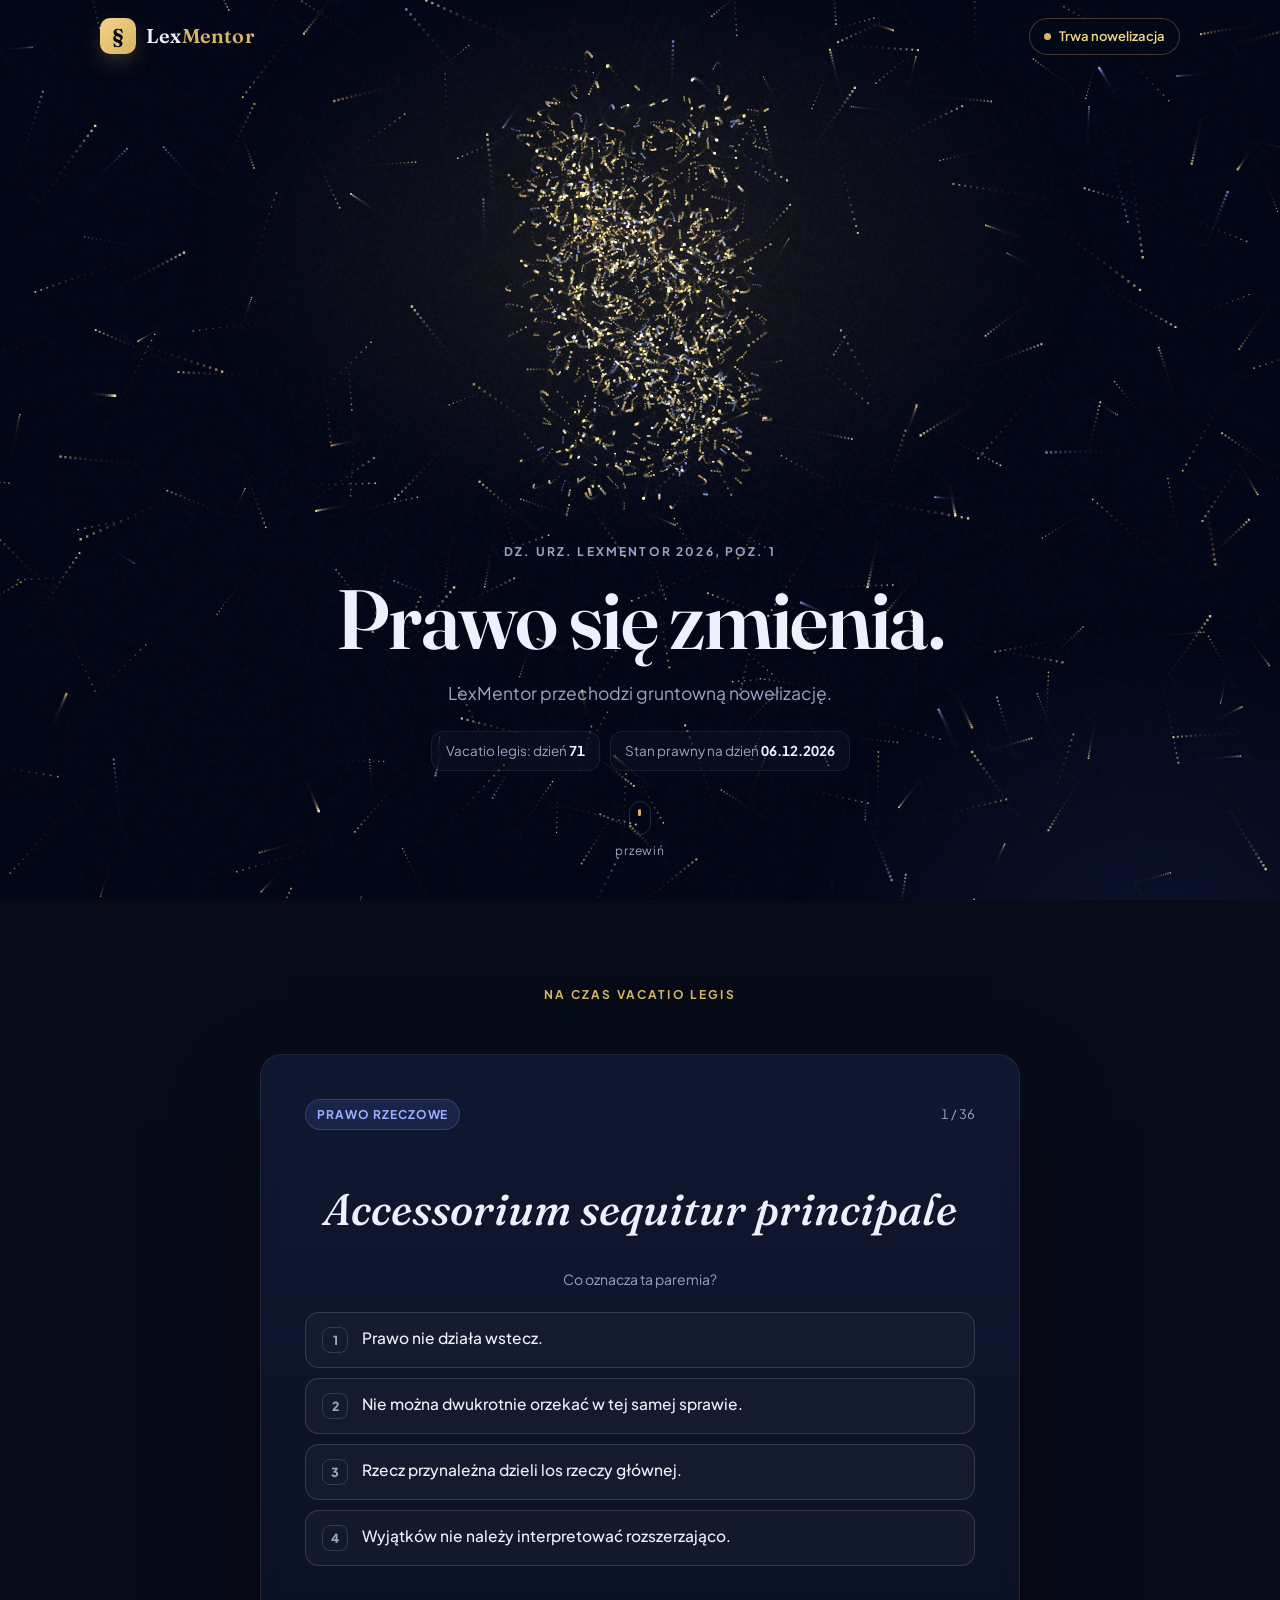
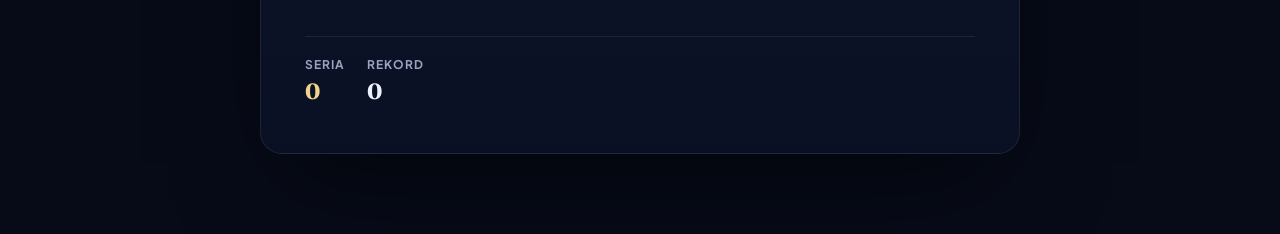
==== commit 9250b60a: "Uprość stronę główną: usuń obwieszczenie, stopkę i zbędne teksty - tytuł skrócony do „Prawo się zmie" ====
--- a/index.html
+++ b/index.html
@@ -6,7 +6,7 @@
   <title>LexMentor — trwa nowelizacja</title>
   <meta name="description" content="LexMentor przechodzi gruntowną nowelizację. W okresie vacatio legis — ćwicz paremie łacińskie." />
   <meta name="theme-color" content="#070b18" />
-  <meta property="og:title" content="LexMentor — Prawo się zmienia. My też." />
+  <meta property="og:title" content="LexMentor — Prawo się zmienia." />
   <meta property="og:description" content="Trwa nowelizacja serwisu. W okresie vacatio legis sprawdź się z paremii łacińskich." />
   <link rel="icon" href="data:image/svg+xml,%3Csvg xmlns='http://www.w3.org/2000/svg' viewBox='0 0 64 64'%3E%3Crect width='64' height='64' rx='14' fill='%23070b18'/%3E%3Ctext x='32' y='47' font-family='Georgia,serif' font-size='44' font-weight='700' text-anchor='middle' fill='%23d8b463'%3E§%3C/text%3E%3C/svg%3E" />
   <link rel="preconnect" href="https://fonts.googleapis.com" />
@@ -103,7 +103,6 @@
     .scroll-hint span { width: 22px; height: 34px; border: 1.5px solid var(--line-2); border-radius: 12px; position: relative; }
     .scroll-hint span::after { content: ""; position: absolute; left: 50%; top: 7px; width: 3px; height: 7px; margin-left: -1.5px; border-radius: 2px; background: var(--gold); animation: wheel 1.8s infinite; }
     @keyframes wheel { 0% { opacity: 0; transform: translateY(0); } 30% { opacity: 1; } 100% { opacity: 0; transform: translateY(10px); } }
-    .tap-hint { font-size: 12px; color: rgba(154,164,194,.6); margin-top: 10px; }
 
     .rise { opacity: 0; transform: translateY(18px); animation: rise .9s cubic-bezier(.2,.7,.2,1) forwards; }
     .d1 { animation-delay: .5s; } .d2 { animation-delay: .7s; } .d3 { animation-delay: .9s; } .d4 { animation-delay: 1.1s; }
@@ -113,36 +112,6 @@
     section { padding: 80px 0; }
     .sec-head { text-align: center; margin-bottom: 36px; }
     .sec-head .eyebrow { color: var(--gold); }
-    h2 { font-family: var(--serif); font-weight: 600; font-size: clamp(30px, 4.4vw, 46px); line-height: 1.1; letter-spacing: -0.01em; }
-    .sec-head p { color: var(--muted); max-width: 560px; margin: 12px auto 0; }
-
-    /* ---------- obwieszczenie ---------- */
-    .act {
-      position: relative; max-width: 760px; margin: 0 auto; padding: clamp(28px, 5vw, 56px);
-      border-radius: 22px; border: 1px solid var(--line);
-      background: linear-gradient(180deg, rgba(17,26,53,.82), rgba(11,18,38,.82));
-      backdrop-filter: blur(14px); -webkit-backdrop-filter: blur(14px);
-      box-shadow: 0 40px 100px -30px rgba(0,0,0,.7);
-    }
-    .act::before { content: ""; position: absolute; inset: 10px; border-radius: 16px; border: 1px solid rgba(216,180,99,.14); pointer-events: none; }
-    .act-title { text-align: center; }
-    .act-title .kind { font-family: var(--serif); font-size: clamp(20px, 3vw, 28px); letter-spacing: clamp(.12em, 1.2vw, .3em); font-weight: 600; color: var(--gold-2); }
-    .act-title .sub { margin-top: 10px; color: var(--muted); font-size: 15px; font-style: italic; font-family: var(--serif); }
-    .preamble { text-align: center; margin: 26px 0 30px; font-size: 14.5px; color: var(--muted); }
-    .art { display: grid; grid-template-columns: 72px 1fr; gap: 14px; padding: 16px 0; border-top: 1px solid var(--line); }
-    .art-no { font-family: var(--serif); font-weight: 700; color: var(--gold); font-size: 17px; white-space: nowrap; }
-    .art p { color: #d6dbee; }
-    .art ol { margin: 6px 0 0 1.3em; color: #d6dbee; }
-    .art ol li { padding-left: 4px; margin: 3px 0; }
-    .art ol li::marker { color: var(--gold); font-weight: 700; content: counter(list-item) ") "; }
-    .art a { color: var(--gold-2); text-underline-offset: 3px; }
-    .countdown { font-variant-numeric: tabular-nums; color: var(--gold-2); font-weight: 700; }
-    .sign { display: flex; align-items: center; justify-content: flex-end; gap: 18px; margin-top: 26px; }
-    .sign .who { text-align: right; font-family: var(--serif); font-style: italic; color: var(--muted); }
-    .sign .who b { display: block; font-style: normal; color: var(--ink); font-weight: 600; }
-    .seal { width: 96px; height: 96px; flex: none; }
-    .seal .ring { transform-origin: 50% 50%; animation: spin 26s linear infinite; }
-    @keyframes spin { to { transform: rotate(360deg); } }
 
     /* ---------- gra ---------- */
     .card {
@@ -187,32 +156,11 @@
     .score div { font-size: 12px; color: var(--muted); text-transform: uppercase; letter-spacing: .08em; font-weight: 700; }
     .score b { display: block; font-size: 22px; color: var(--ink); letter-spacing: 0; font-variant-numeric: tabular-nums; font-family: var(--serif); }
     .score .hot b { color: var(--gold-2); }
-    .btn {
-      display: inline-flex; align-items: center; gap: 8px; padding: 12px 20px; border-radius: 12px; border: 0;
-      font: 700 14.5px var(--sans); color: var(--bg-0); cursor: pointer; text-decoration: none;
-      background: linear-gradient(135deg, var(--gold-2), var(--gold)); box-shadow: 0 10px 30px -10px rgba(216,180,99,.6);
-      transition: transform .15s, opacity .2s;
-    }
-    .btn:hover { transform: translateY(-1px); }
-    .btn:disabled { opacity: .35; cursor: default; transform: none; box-shadow: none; }
-    .btn:focus-visible { outline: 2px solid var(--gold-2); outline-offset: 3px; }
-
-    footer { padding: 40px 0 56px; text-align: center; color: var(--muted); font-size: 14px; }
-    footer .links { display: flex; justify-content: center; flex-wrap: wrap; gap: 8px 20px; margin-bottom: 12px; }
-    footer a { color: var(--gold-2); text-underline-offset: 3px; }
-
     @media (max-width: 600px) {
       .hero { padding-top: 72px; }
       #stage { min-height: 32vh; }
-      .art { grid-template-columns: 1fr; gap: 4px; }
-      .sign { justify-content: center; }
       .pill { font-size: 12px; padding: 6px 11px; }
       .score { gap: 16px; }
-      .q-foot .btn { width: 100%; justify-content: center; }
-      .tap-hint { display: none; }
-    }
-    @media (hover: none) {
-      .kbd-hint { display: none; }
     }
     @media (prefers-reduced-motion: reduce) {
       *, *::before, *::after { animation: none !important; transition: none !important; }
@@ -237,72 +185,22 @@
       <div id="stage" title="Kliknij, aby przekształcić znak" aria-hidden="true"></div>
       <div class="wrap hero-copy">
         <span class="eyebrow rise d1">Dz. Urz. LexMentor 2026, poz. 1</span>
-        <h1 class="rise d2">Prawo się zmienia.<br /><em>My też.</em></h1>
-        <p class="lead rise d3">LexMentor przechodzi gruntowną nowelizację — nowa treść, aktualny stan prawny, nowy sposób nauki. Zanim wejdzie w&nbsp;życie, rozgrzej pamięć paremiami poniżej.</p>
+        <h1 class="rise d2">Prawo się zmienia.</h1>
+        <p class="lead rise d3">LexMentor przechodzi gruntowną nowelizację.</p>
         <div class="facts rise d4">
           <span class="fact">Vacatio legis: dzień <b id="vl-day">1</b></span>
           <span class="fact">Stan prawny na dzień <b id="today">—</b></span>
         </div>
         <div class="rise d4">
-          <a class="scroll-hint" href="#obwieszczenie"><span></span>przewiń</a>
-          <p class="tap-hint">psst — kliknij znak nad tytułem</p>
+          <a class="scroll-hint" href="#paremie"><span></span>przewiń</a>
         </div>
       </div>
     </header>
-
-    <section id="obwieszczenie">
-      <div class="wrap">
-        <article class="act">
-          <div class="act-title">
-            <div class="kind">OBWIESZCZENIE</div>
-            <div class="sub">Redakcji serwisu LexMentor z&nbsp;dnia 27&nbsp;września 2026&nbsp;r.<br />w&nbsp;sprawie gruntownej nowelizacji serwisu</div>
-          </div>
-          <p class="preamble">Na podstawie art. 1 zdrowego rozsądku zarządza się, co następuje:</p>
-
-          <div class="art"><div class="art-no">Art. 1.</div>
-            <p>Serwis LexMentor podlega gruntownej nowelizacji. Dotychczasowe brzmienie serwisu traci aktualność.</p>
-          </div>
-          <div class="art"><div class="art-no">Art. 2.</div>
-            <div><p>Nowelizacja obejmuje w&nbsp;szczególności:</p>
-              <ol>
-                <li>dostosowanie treści do obowiązującego stanu prawnego;</li>
-                <li>nowe testy, fiszki i&nbsp;kazusy;</li>
-                <li>wygodniejszy sposób nauki i&nbsp;śledzenia postępów.</li>
-              </ol>
-            </div>
-          </div>
-          <div class="art"><div class="art-no">Art. 3.</div>
-            <div><p>W okresie vacatio legis:</p>
-              <ol>
-                <li>zaleca się ćwiczenie paremii łacińskich — <a href="#paremie">zob. niżej</a>;</li>
-                <li>dotychczasowe materiały (<a href="archiwum.html">testy</a>, <a href="fiszki.html">fiszki</a>) stosuje się odpowiednio, z&nbsp;uwzględnieniem zmian w&nbsp;stanie prawnym.</li>
-              </ol>
-            </div>
-          </div>
-          <div class="art"><div class="art-no">Art. 4.</div>
-            <p id="art4">Obwieszczenie wchodzi w&nbsp;życie z&nbsp;dniem ogłoszenia. Nowa wersja serwisu — z&nbsp;dniem wskazanym w&nbsp;odrębnym komunikacie.</p>
-          </div>
-
-          <div class="sign">
-            <div class="who"><b>Redakcja LexMentor</b>/-/ podpis nieczytelny</div>
-            <svg class="seal" viewBox="0 0 100 100" aria-hidden="true">
-              <defs><path id="circ" d="M50,50 m-38,0 a38,38 0 1,1 76,0 a38,38 0 1,1 -76,0" /></defs>
-              <circle cx="50" cy="50" r="48" fill="none" stroke="#d8b463" stroke-opacity=".55" />
-              <circle cx="50" cy="50" r="29" fill="none" stroke="#d8b463" stroke-opacity=".35" />
-              <g class="ring"><text font-family="Plus Jakarta Sans, sans-serif" font-size="8.6" font-weight="700" letter-spacing="2.2" fill="#d8b463"><textPath href="#circ">LEXMENTOR · VACATIO LEGIS · MMXXVI ·</textPath></text></g>
-              <text x="50" y="61" text-anchor="middle" font-family="Fraunces, Georgia, serif" font-size="32" font-weight="700" fill="#f0d489">§</text>
-            </svg>
-          </div>
-        </article>
-      </div>
-    </section>
 
     <section id="paremie">
       <div class="wrap">
         <div class="sec-head">
           <span class="eyebrow">Na czas vacatio legis</span>
-          <h2>Paremia na przerwę</h2>
-          <p>Łacińskie sentencje, które wracają na każdym egzaminie. Wybierz właściwe znaczenie<span class="kbd-hint"> — klawisze 1–4 też działają</span>.</p>
         </div>
 
         <div class="card" id="game">
@@ -318,20 +216,12 @@
             <div class="score">
               <div class="hot">Seria<b id="s-streak">0</b></div>
               <div>Rekord<b id="s-best">0</b></div>
-              <div>Trafność<b id="s-acc">—</b></div>
             </div>
-            <button class="btn" id="q-next" disabled>Następna paremia →</button>
           </div>
         </div>
       </div>
     </section>
 
-    <footer>
-      <div class="wrap">
-        <div class="links"><a href="archiwum.html">Poprzednia wersja serwisu</a><a href="fiszki.html">Fiszki: Prawo zobowiązań</a></div>
-        © <span id="year"></span> <b>LexMentor</b> — portal do nauki prawa
-      </div>
-    </footer>
   </div>
 
   <script>
@@ -340,7 +230,6 @@
      ========================================================= */
   const CFG = {
     start: "2026-09-27",   // początek „vacatio legis” (od tego dnia liczone są dni)
-    entry: null,           // data startu nowej wersji, np. "2027-01-15T10:00" — pojawi się odliczanie
     shapes: ["§", "Lex", "⚖"],
     hold: 5200             // ile ms trwa każdy kształt
   };
@@ -352,28 +241,13 @@
     window.addEventListener("scroll", upd, { passive: true }); upd();
   })();
 
-  /* ---------- daty i odliczanie ---------- */
+  /* ---------- daty ---------- */
   (function dates() {
     const now = new Date();
     const start = new Date(CFG.start + "T00:00:00");
     const day = Math.max(1, Math.floor((now - start) / 864e5) + 1);
     document.getElementById("vl-day").textContent = day;
     document.getElementById("today").textContent = now.toLocaleDateString("pl-PL", { day: "2-digit", month: "2-digit", year: "numeric" });
-    document.getElementById("year").textContent = now.getFullYear();
-
-    if (!CFG.entry) return;
-    const entry = new Date(CFG.entry);
-    const art4 = document.getElementById("art4");
-    const pad = n => String(n).padStart(2, "0");
-    function tick() {
-      const ms = entry - new Date();
-      if (ms <= 0) { art4.innerHTML = "Nowa wersja serwisu <b class='countdown'>weszła w życie</b>. Odśwież stronę."; return; }
-      const d = Math.floor(ms / 864e5), h = Math.floor(ms / 36e5) % 24, m = Math.floor(ms / 6e4) % 60, s = Math.floor(ms / 1e3) % 60;
-      art4.innerHTML = "Obwieszczenie wchodzi w życie z dniem ogłoszenia. Nowa wersja serwisu — za <span class='countdown'>" +
-        d + " d " + pad(h) + ":" + pad(m) + ":" + pad(s) + "</span>.";
-      setTimeout(tick, 1000);
-    }
-    tick();
   })();
 
   /* =========================================================
@@ -644,20 +518,19 @@
     ];
 
     const $ = id => document.getElementById(id);
-    const els = { tag: $("q-tag"), count: $("q-count"), latin: $("q-latin"), opts: $("q-opts"), fb: $("q-fb"), next: $("q-next"), streak: $("s-streak"), best: $("s-best"), acc: $("s-acc") };
+    const els = { tag: $("q-tag"), count: $("q-count"), latin: $("q-latin"), opts: $("q-opts"), fb: $("q-fb"), streak: $("s-streak"), best: $("s-best") };
     const store = {
       get(k, d) { try { const v = localStorage.getItem("lm-par-" + k); return v === null ? d : JSON.parse(v); } catch (e) { return d; } },
       set(k, v) { try { localStorage.setItem("lm-par-" + k, JSON.stringify(v)); } catch (e) {} }
     };
     const shuffle = a => { for (let i = a.length - 1; i > 0; i--) { const j = (Math.random() * (i + 1)) | 0; [a[i], a[j]] = [a[j], a[i]]; } return a; };
 
-    let order = shuffle(PAREMIE.map((_, i) => i)), qi = 0, cur = null, answered = false;
-    let streak = 0, best = store.get("best", 0), total = store.get("total", 0), good = store.get("good", 0);
+    let order = shuffle(PAREMIE.map((_, i) => i)), qi = 0, cur = null, answered = false, advance = null;
+    let streak = 0, best = store.get("best", 0);
 
     function renderScore() {
       els.streak.textContent = streak;
       els.best.textContent = best;
-      els.acc.textContent = total ? Math.round((good / total) * 100) + "%" : "—";
     }
 
     function render() {
@@ -672,7 +545,6 @@
       els.latin.textContent = cur.la;
       els.latin.classList.remove("swap"); void els.latin.offsetWidth; els.latin.classList.add("swap");
       els.fb.innerHTML = "";
-      els.next.disabled = true;
       els.opts.innerHTML = "";
       opts.forEach((o, i) => {
         const b = document.createElement("button");
@@ -689,7 +561,6 @@
       if (answered) return;
       answered = true;
       const ok = b.dataset.ok === "1";
-      total++; if (ok) good++;
       [...els.opts.children].forEach(x => {
         x.disabled = true;
         if (x.dataset.ok === "1") x.classList.add("good");
@@ -707,13 +578,12 @@
         streak = 0;
         els.fb.innerHTML = "Nie tym razem. <b>" + cur.la + "</b> — " + cur.pl.charAt(0).toLowerCase() + cur.pl.slice(1);
       }
-      store.set("best", best); store.set("total", total); store.set("good", good);
+      store.set("best", best);
       renderScore();
-      els.next.disabled = false;
-      els.next.focus({ preventScroll: true });
-    }
-
-    els.next.addEventListener("click", () => { qi++; render(); });
+      advance = setTimeout(next, ok ? 1600 : 3200); // kolejna paremia pojawia się sama
+    }
+
+    function next() { clearTimeout(advance); qi++; render(); }
 
     document.addEventListener("keydown", e => {
       if (e.metaKey || e.ctrlKey || e.altKey) return;
@@ -721,7 +591,7 @@
       if (r.bottom < 0 || r.top > window.innerHeight) return; // gra poza ekranem
       const n = parseInt(e.key, 10);
       if (n >= 1 && n <= 4 && !answered) { const b = els.opts.children[n - 1]; if (b) choose(b); }
-      else if ((e.key === "Enter" || e.key === "ArrowRight") && answered && document.activeElement !== els.next) { qi++; render(); }
+      else if ((e.key === "Enter" || e.key === "ArrowRight") && answered) next();
     });
 
     renderScore();
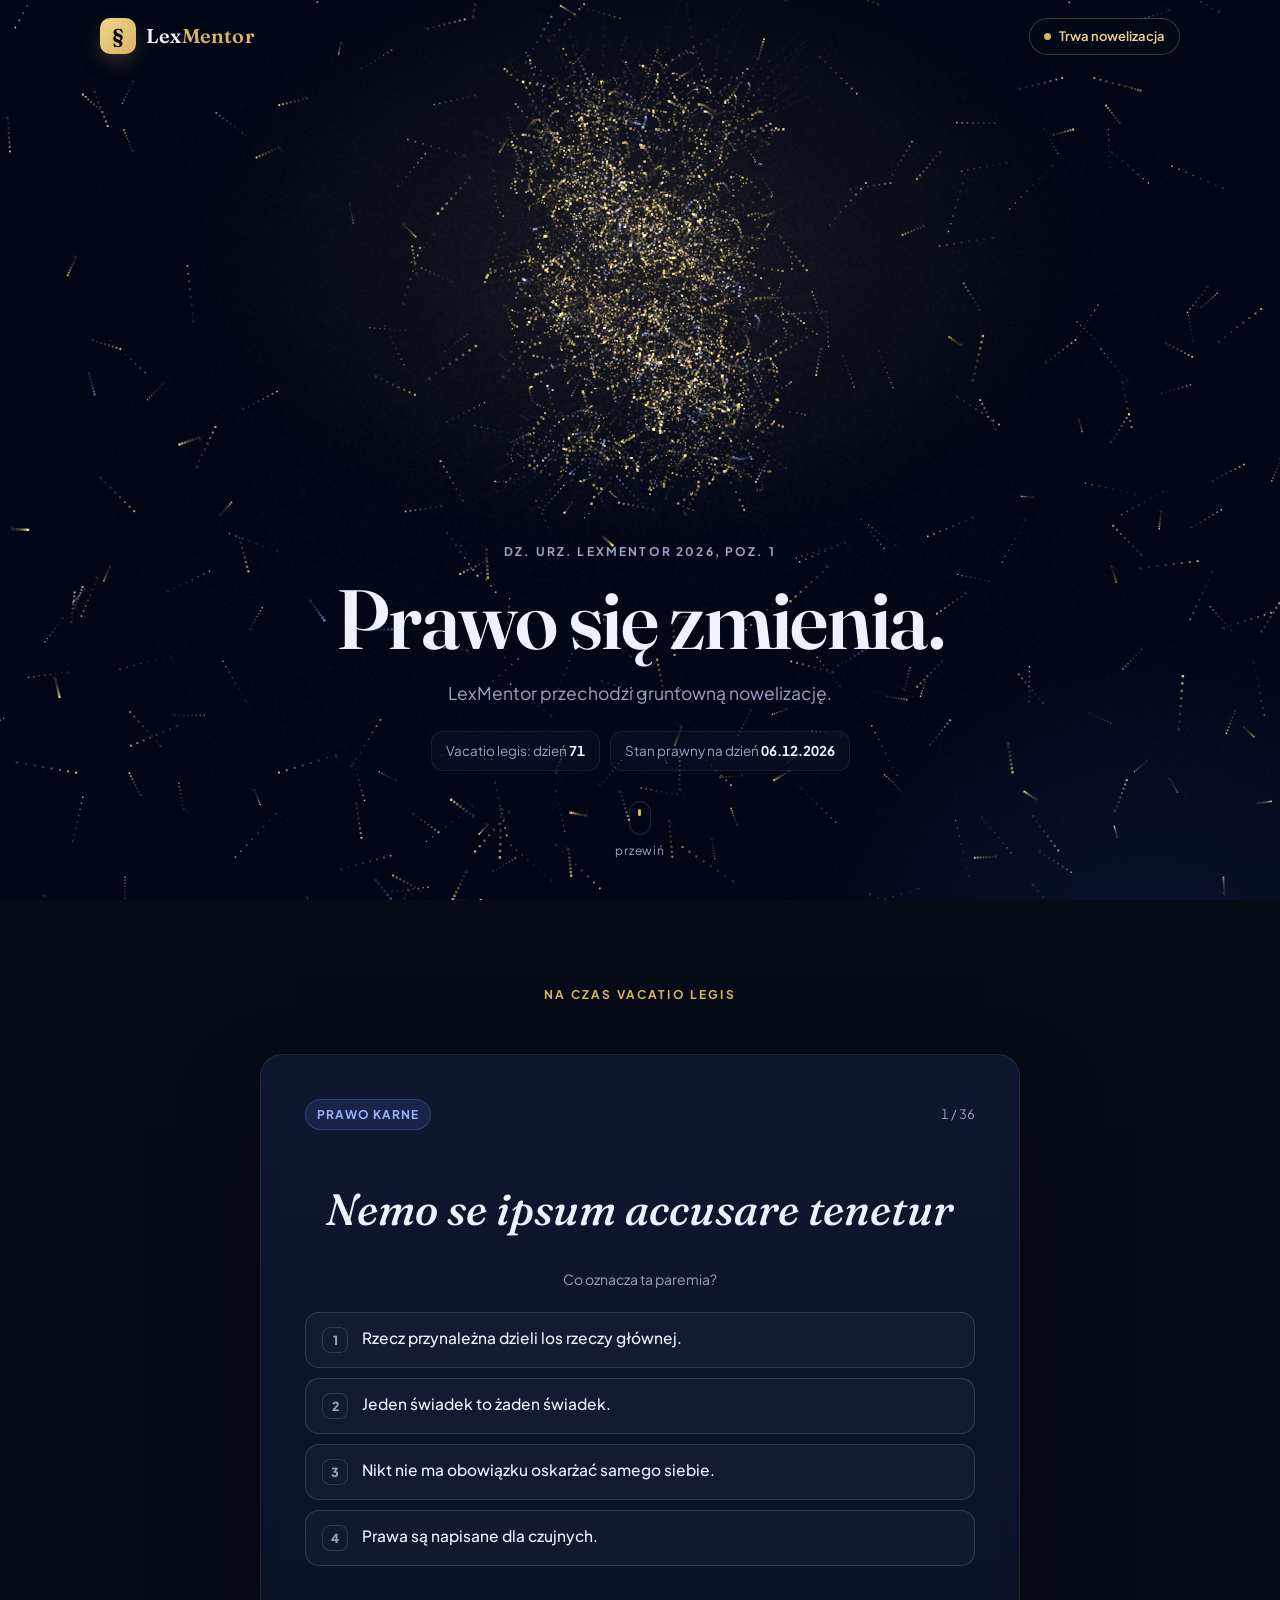
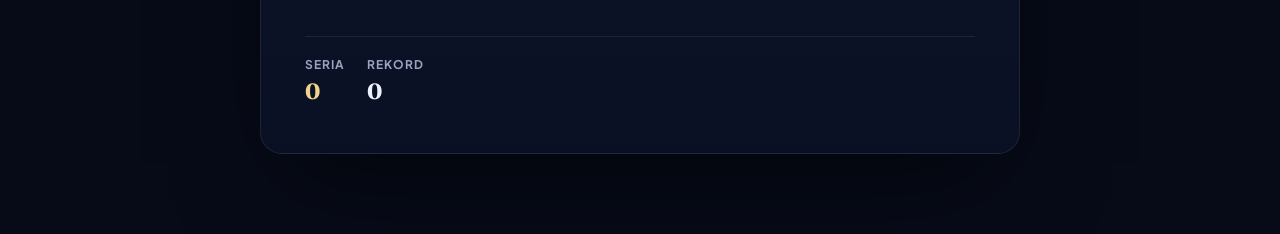
==== commit 8788e395: "Dopasuj stronę główną do telefonów - zwartszy układ karty z paremiami na małych ekranach - pigułka „" ====
--- a/index.html
+++ b/index.html
@@ -109,7 +109,7 @@
     @keyframes rise { to { opacity: 1; transform: none; } }
 
     /* ---------- sections ---------- */
-    section { padding: 80px 0; }
+    section { padding: 80px 0; scroll-margin-top: 64px; }
     .sec-head { text-align: center; margin-bottom: 36px; }
     .sec-head .eyebrow { color: var(--gold); }
 
@@ -138,8 +138,12 @@
       padding: 14px 16px; border-radius: 14px; border: 1px solid var(--line-2);
       background: rgba(255,255,255,.03); color: var(--ink); font: 500 15.5px/1.45 var(--sans);
       cursor: pointer; transition: border-color .2s, background .2s, transform .15s;
-    }
-    .opt:hover:not(:disabled) { border-color: rgba(216,180,99,.55); background: rgba(216,180,99,.06); transform: translateY(-1px); }
+      touch-action: manipulation; -webkit-tap-highlight-color: transparent;
+    }
+    .opt:active:not(:disabled) { background: rgba(216,180,99,.08); }
+    @media (hover: hover) {
+      .opt:hover:not(:disabled) { border-color: rgba(216,180,99,.55); background: rgba(216,180,99,.06); transform: translateY(-1px); }
+    }
     .opt:focus-visible { outline: 2px solid var(--gold); outline-offset: 2px; }
     .opt .k { flex: none; width: 26px; height: 26px; border-radius: 8px; display: grid; place-items: center; font-size: 12.5px; font-weight: 800; color: var(--muted); border: 1px solid var(--line-2); }
     .opt:disabled { cursor: default; }
@@ -159,8 +163,30 @@
     @media (max-width: 600px) {
       .hero { padding-top: 72px; }
       #stage { min-height: 32vh; }
-      .pill { font-size: 12px; padding: 6px 11px; }
-      .score { gap: 16px; }
+      .nav { padding: 12px 0; }
+      .pill { font-size: 12px; padding: 6px 11px; white-space: nowrap; }
+      .facts { margin-top: 18px; }
+      .scroll-hint { margin-top: 22px; }
+
+      /* gra: cała karta ma się mieścić na ekranie telefonu */
+      section { padding: 20px 0 40px; }
+      .sec-head { margin-bottom: 14px; }
+      .card { padding: 18px 16px 16px; border-radius: 18px; }
+      .latin { font-size: clamp(24px, 7.4vw, 32px); margin: 14px 0 4px; min-height: 2.4em; }
+      .ask { font-size: 13px; margin-bottom: 14px; }
+      .opts { gap: 8px; }
+      .opt { gap: 12px; padding: 12px 13px; font-size: 15px; line-height: 1.38; border-radius: 12px; }
+      .opt .k { width: 24px; height: 24px; font-size: 12px; }
+      .feedback { min-height: 40px; margin-top: 12px; font-size: 14px; line-height: 1.45; }
+      .q-foot { padding-top: 12px; }
+      .score { gap: 20px; }
+      .score b { font-size: 20px; }
+    }
+    @media (max-width: 360px) {
+      .brand { gap: 8px; }
+      .brand .mark { width: 32px; height: 32px; font-size: 18px; }
+      .brand .name { font-size: 18px; }
+      .pill { font-size: 11px; padding: 5px 10px; gap: 6px; }
     }
     @media (prefers-reduced-motion: reduce) {
       *, *::before, *::after { animation: none !important; transition: none !important; }
@@ -583,7 +609,12 @@
       advance = setTimeout(next, ok ? 1600 : 3200); // kolejna paremia pojawia się sama
     }
 
-    function next() { clearTimeout(advance); qi++; render(); }
+    function next() {
+      clearTimeout(advance); qi++; render();
+      // na telefonie karta bywa przewinięta — pokaż nową paremię od góry
+      const top = els.latin.closest(".card").getBoundingClientRect().top;
+      if (top < 64) window.scrollBy({ top: top - 72, behavior: "smooth" });
+    }
 
     document.addEventListener("keydown", e => {
       if (e.metaKey || e.ctrlKey || e.altKey) return;
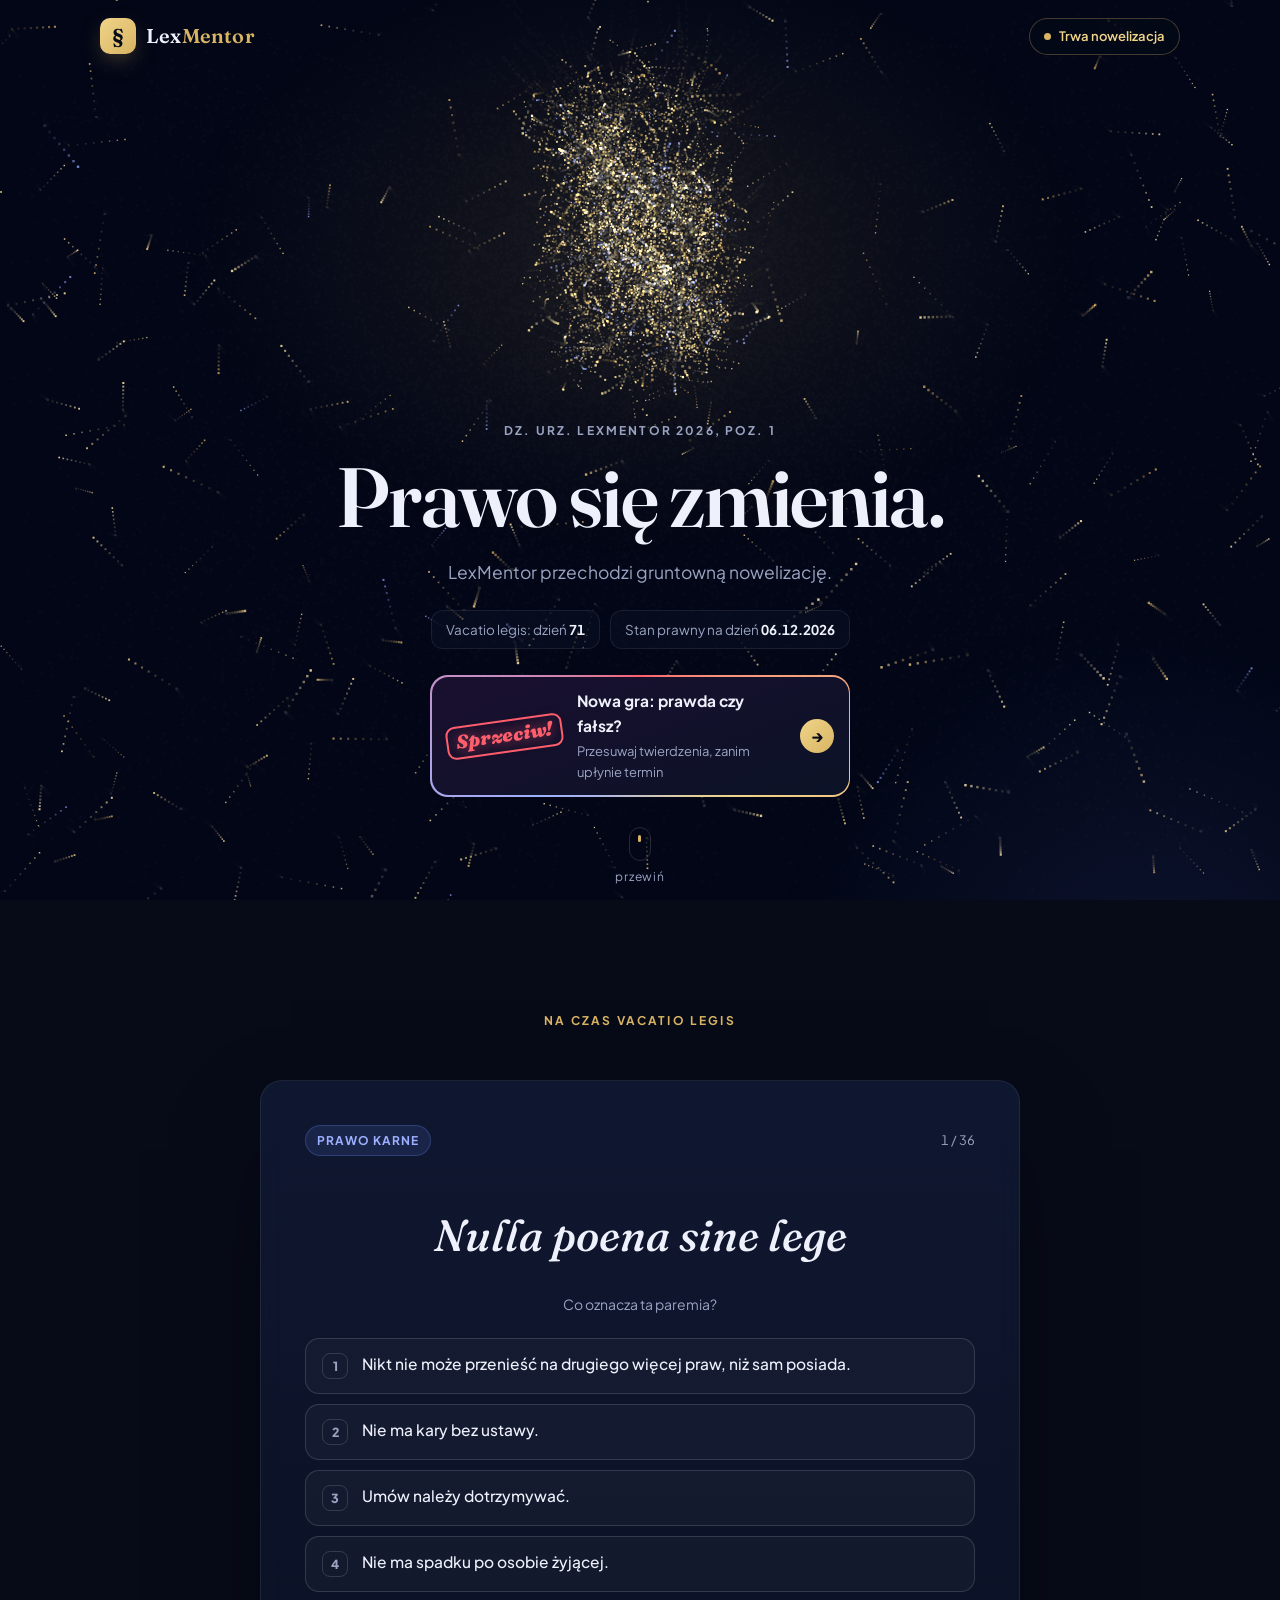
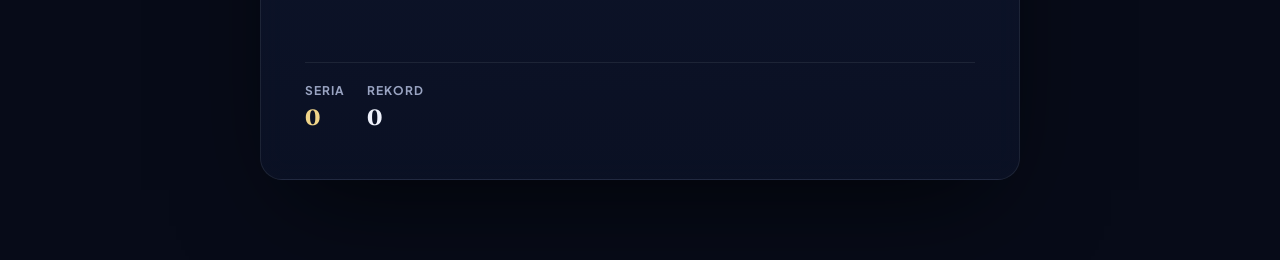
==== commit 335ca482: "Dodaj grę „Sprzeciw!” — przesuwanie twierdzeń prawnych na telefonie - nowa strona sprzeciw.html: kar" ====
--- a/index.html
+++ b/index.html
@@ -104,6 +104,27 @@
     .scroll-hint span::after { content: ""; position: absolute; left: 50%; top: 7px; width: 3px; height: 7px; margin-left: -1.5px; border-radius: 2px; background: var(--gold); animation: wheel 1.8s infinite; }
     @keyframes wheel { 0% { opacity: 0; transform: translateY(0); } 30% { opacity: 1; } 100% { opacity: 0; transform: translateY(10px); } }
 
+    /* ---------- wejście do gry „Sprzeciw!” ---------- */
+    .cta {
+      position: relative; display: flex; align-items: center; gap: 14px; max-width: 420px; margin: 26px auto 0; padding: 14px 16px;
+      border-radius: 18px; text-decoration: none; text-align: left; overflow: hidden; isolation: isolate;
+      background: rgba(11,18,38,.8); -webkit-tap-highlight-color: transparent;
+    }
+    .cta::before { /* obracająca się złoto-czerwona ramka */
+      content: ""; position: absolute; inset: -60%; z-index: -2;
+      background: conic-gradient(from 0deg, #ff5f6d, var(--gold-2), var(--indigo-2), #ff5f6d); animation: ctaspin 4s linear infinite;
+    }
+    .cta::after { content: ""; position: absolute; inset: 1.5px; border-radius: 16.5px; background: linear-gradient(160deg, #1a1030, #0b1226); z-index: -1; }
+    @keyframes ctaspin { to { transform: rotate(360deg); } }
+    .cta .st {
+      flex: none; padding: 4px 8px 6px; border: 2.5px solid #ff5f6d; border-radius: 9px; transform: rotate(-8deg);
+      font: italic 900 19px/1 var(--serif); color: #ff5f6d; text-shadow: 0 0 14px rgba(255,95,109,.6);
+    }
+    .cta b { display: block; font-size: 15.5px; color: var(--ink); }
+    .cta small { display: block; font-size: 13px; color: var(--muted); margin-top: 2px; }
+    .cta .go { margin-left: auto; flex: none; width: 34px; height: 34px; border-radius: 50%; display: grid; place-items: center; font-weight: 800; color: var(--bg-0); background: linear-gradient(135deg, var(--gold-2), var(--gold)); }
+    .cta:active { transform: scale(.98); }
+
     .rise { opacity: 0; transform: translateY(18px); animation: rise .9s cubic-bezier(.2,.7,.2,1) forwards; }
     .d1 { animation-delay: .5s; } .d2 { animation-delay: .7s; } .d3 { animation-delay: .9s; } .d4 { animation-delay: 1.1s; }
     @keyframes rise { to { opacity: 1; transform: none; } }
@@ -166,6 +187,7 @@
       .nav { padding: 12px 0; }
       .pill { font-size: 12px; padding: 6px 11px; white-space: nowrap; }
       .facts { margin-top: 18px; }
+      .cta { margin-top: 20px; }
       .scroll-hint { margin-top: 22px; }
 
       /* gra: cała karta ma się mieścić na ekranie telefonu */
@@ -218,6 +240,11 @@
           <span class="fact">Stan prawny na dzień <b id="today">—</b></span>
         </div>
         <div class="rise d4">
+          <a class="cta" href="sprzeciw.html">
+            <span class="st">Sprzeciw!</span>
+            <span><b>Nowa gra: prawda czy fałsz?</b><small>Przesuwaj twierdzenia, zanim upłynie termin</small></span>
+            <span class="go">→</span>
+          </a>
           <a class="scroll-hint" href="#paremie"><span></span>przewiń</a>
         </div>
       </div>
